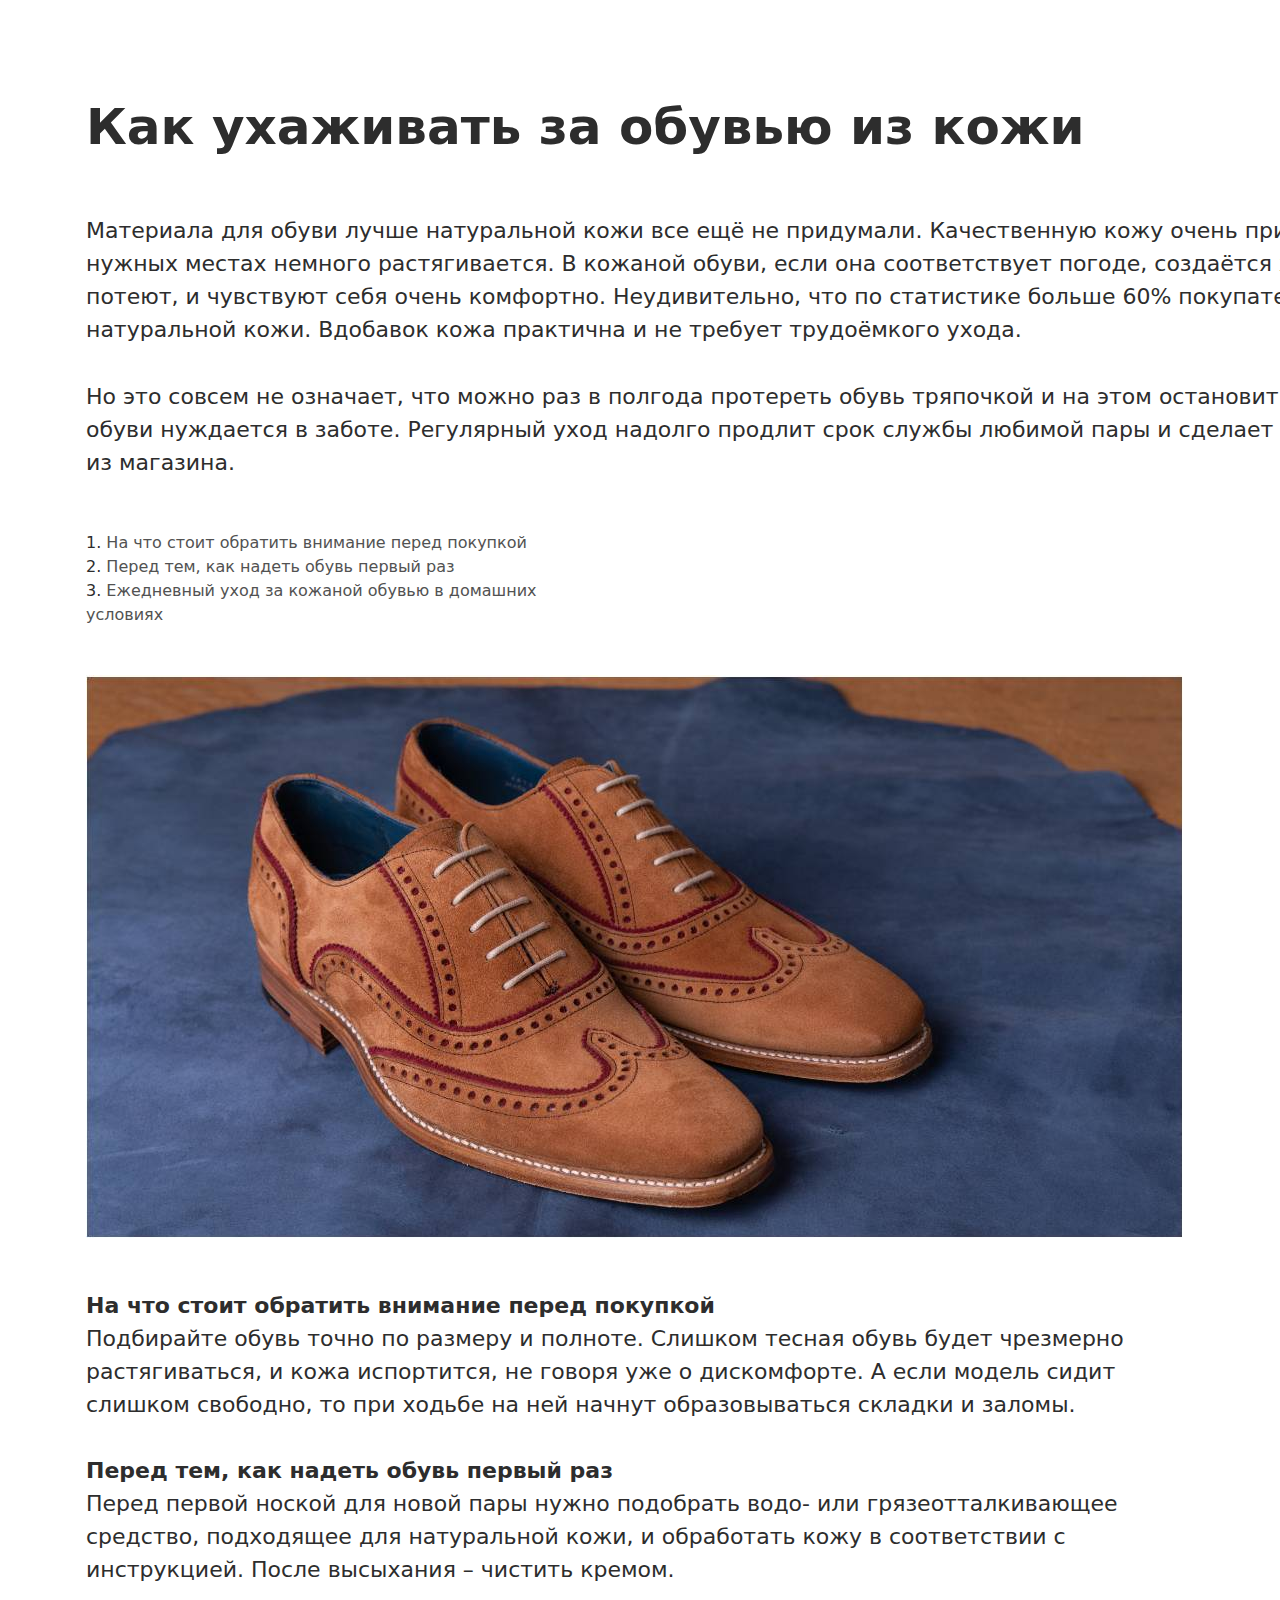
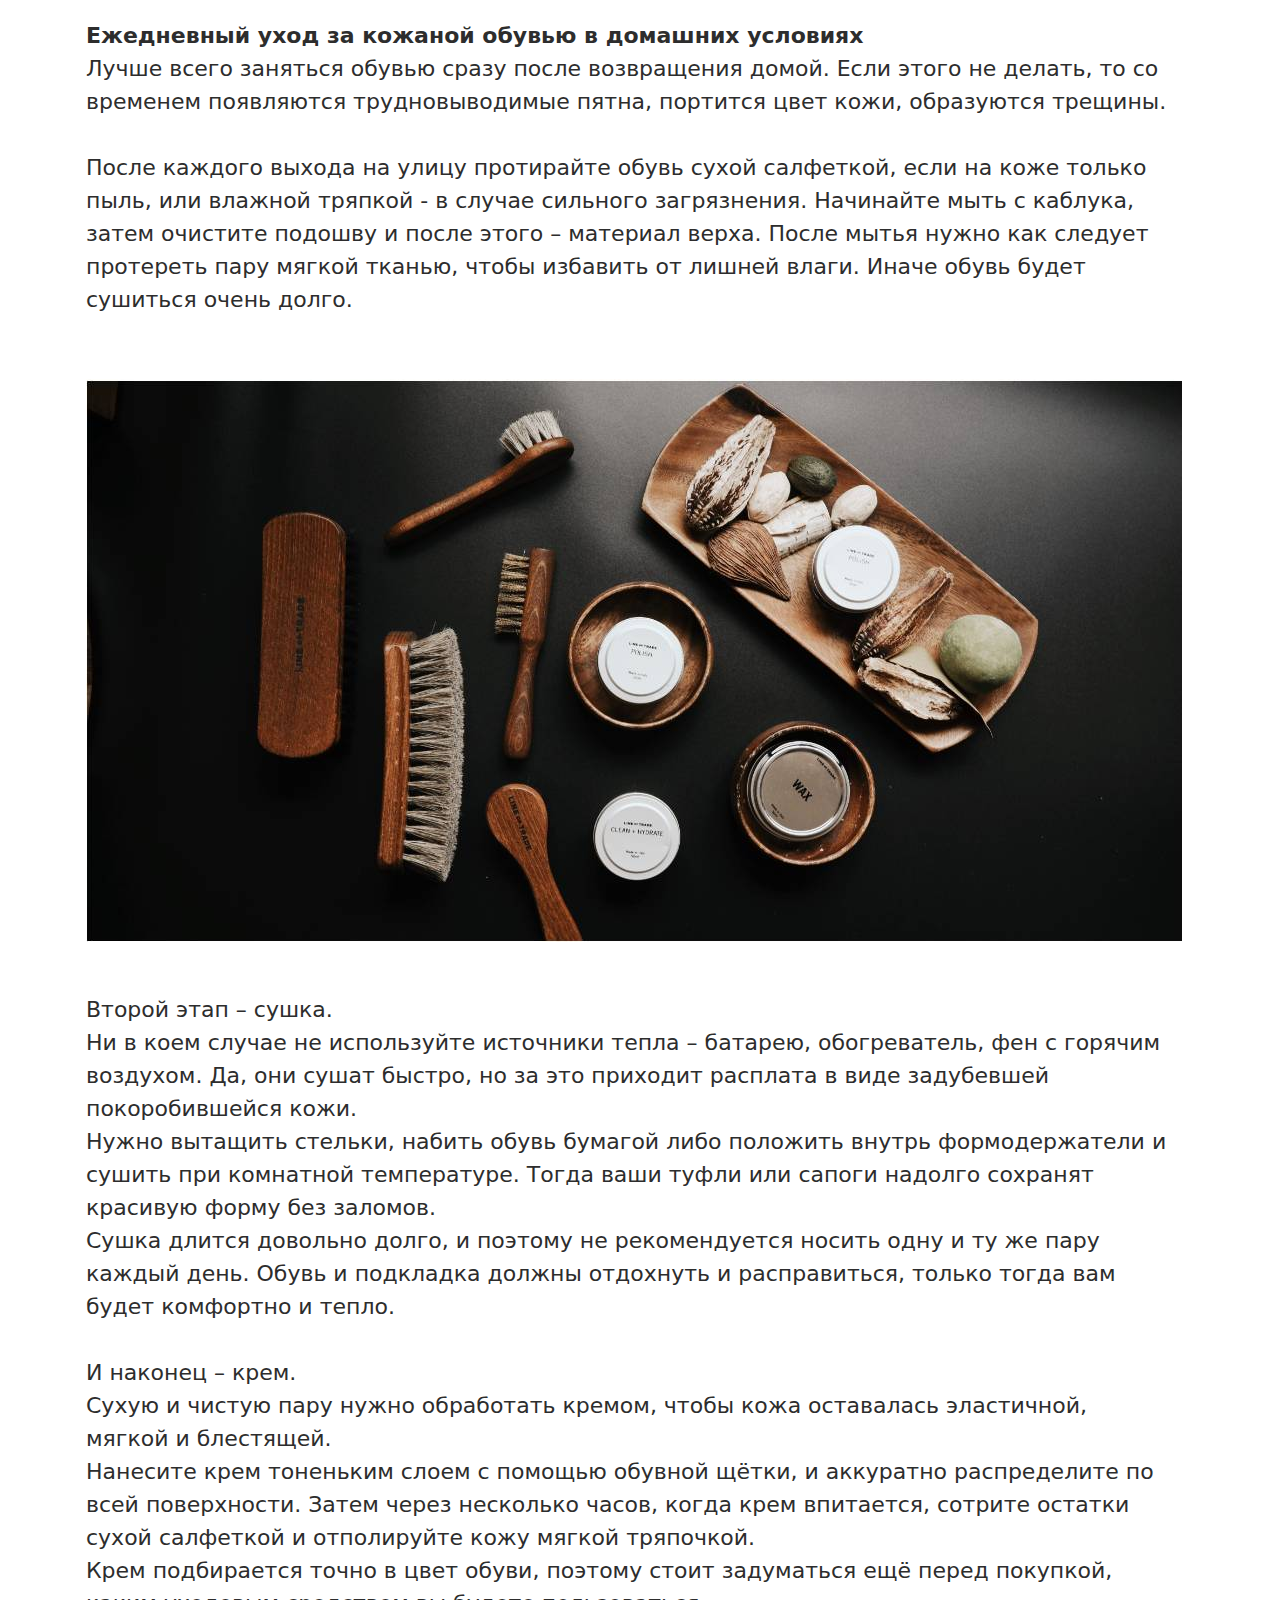
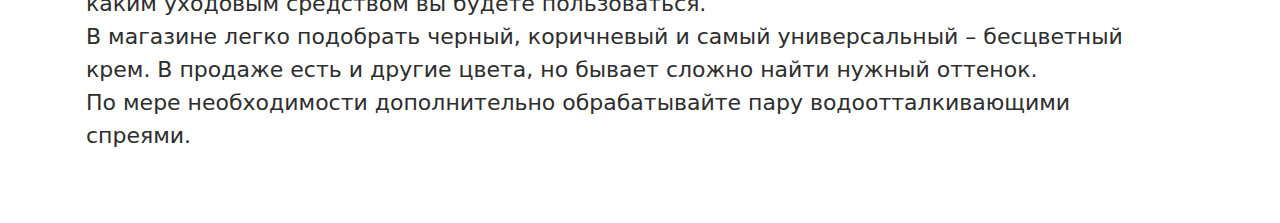
==== article.html @ 76fa7980 "first commit" ====
<!DOCTYPE html>
<html lang="ru">
<head>
  <meta charset="UTF-8">
  <title>Как ухаживать за обувью из кожи</title>

  <link rel="stylesheet" href="style.css">
</head>

<body>
  <article class="hero">
    <h1 class="hero-heading">Как ухаживать за обувью из кожи</h1>

    <div class="hero-container">
      <p class="container-content">Материала для обуви лучше натуральной кожи все ещё не придумали. Качественную кожу очень приятно носить, она идеально ложится по ноге, в нужных местах немного растягивается. В кожаной обуви, если она соответствует погоде, создаётся хороший микроклимат – ноги не мёрзнут, не потеют, и чувствуют себя очень комфортно. Неудивительно, что по статистике больше 60% покупателей выбирает обувь именно из гладкой натуральной кожи. Вдобавок кожа практична и не требует трудоёмкого ухода. </p>

      <p class="container-content">Но это совсем не означает, что можно раз в полгода протереть обувь тряпочкой и на этом остановиться. Так же, как кожа лица и тела, материал обуви нуждается в заботе. Регулярный уход надолго продлит срок службы любимой пары и сделает её аккуратной и сияющей, словно только что из магазина.</p>
    </div>

    <ol class="hero-list">
      <li class="hero-item">
        <a class="hero-link" href="#before-buy">На что стоит обратить внимание перед покупкой</a></li>
      <li class="hero-item">
        <a class="hero-link" href="#before-put-on">Перед тем, как надеть обувь первый раз</a></li>
      <li class="hero-item">
        <a class="hero-link" href="#daily-care">Ежедневный уход за кожаной обувью в домашних условиях</a>
      </li>
    </ol>


      <figure>
        <img src="image/shoes.jpg" alt="Мужские туфли из кожи" width="1097px" height="563px">
      </figure>

    <div class="hero-holder">
      <p class="container-content before-buy" id="before-buy">На что стоит обратить внимание перед покупкой 
Подбирайте обувь точно по размеру и полноте. Слишком тесная обувь будет чрезмерно растягиваться, и кожа испортится, не говоря уже о дискомфорте. А если модель сидит слишком свободно, то при ходьбе на ней начнут образовываться складки и заломы.
      </p>

      <p class="container-content before-put-on" id="before-put-on">Перед тем, как надеть обувь первый раз
Перед первой ноской для новой пары нужно подобрать водо- или грязеотталкивающее средство, подходящее для натуральной кожи, и обработать кожу в соответствии с инструкцией. После высыхания – чистить кремом.
      </p>

      <p class="container-content daily-care" id="daily-care">Ежедневный уход за кожаной обувью в домашних условиях
Лучше всего заняться обувью сразу после возвращения домой. Если этого не делать, то со временем появляются трудновыводимые пятна, портится цвет кожи, образуются трещины.
      </p>
      
      <p class="container-content">После каждого выхода на улицу протирайте обувь сухой салфеткой, если на коже только пыль, или влажной тряпкой - в случае сильного загрязнения. Начинайте мыть с каблука, затем очистите подошву и после этого – материал верха. После мытья нужно как следует протереть пару мягкой тканью, чтобы избавить от лишней влаги. Иначе обувь будет сушиться очень долго.
      </p>
    </div>  

      <figure>
        <img src="image/equipment.jpg" alt="Средства для ухода за кожаной обувью - обувные щётки и крема" width="1097px" height="563px">
      </figure>

    <div class="hero-holder">
      <p class="container-content">Второй этап – сушка. 
Ни в коем случае не используйте источники тепла – батарею, обогреватель, фен с горячим воздухом. Да, они сушат быстро, но за это приходит расплата в виде задубевшей покоробившейся кожи. 
Нужно вытащить стельки, набить обувь бумагой либо положить внутрь формодержатели и сушить при комнатной температуре. Тогда ваши туфли или сапоги надолго сохранят красивую форму без заломов. 
Сушка длится довольно долго, и поэтому не рекомендуется носить одну и ту же пару каждый день. Обувь и подкладка должны отдохнуть и расправиться, только тогда вам будет комфортно и тепло.
      </p>

      <p class="container-content">И наконец – крем.
Сухую и чистую пару нужно обработать кремом, чтобы кожа оставалась эластичной, мягкой и блестящей.
Нанесите крем тоненьким слоем с помощью обувной щётки, и аккуратно распределите по всей поверхности. Затем через несколько часов, когда крем впитается, сотрите остатки сухой салфеткой и отполируйте кожу мягкой тряпочкой. 
Крем подбирается точно в цвет обуви, поэтому стоит задуматься ещё перед покупкой, каким уходовым средством вы будете пользоваться. 
В магазине легко подобрать черный, коричневый и самый универсальный – бесцветный крем. В продаже есть и другие цвета, но бывает сложно найти нужный оттенок.
По мере необходимости дополнительно обрабатывайте пару водоотталкивающими спреями.
      </p>
    </div>
  </article>
</body>
</html>
---- style.css ----
body {
  font-family: system-ui, 
    -apple-system, 
    BlinkMacSystemFont, 
    'Segoe UI', 
    Roboto,
    Oxygen, 
    Ubuntu, 
    Cantarell, 
    'Open Sans', 
    'Helvetica Neue', 
    sans-serif;
  color: #2D2D2D;
}

.hero {
  width: 1764px;
}

.hero-heading {
  font-size: 50px;
  font-weight: 700;
  margin: 0;
  padding: 90px 76px 58px 78px;
}

.hero-container {
  width: 1764px;
  padding: 0 76px 52px 78px;
}

.hero-container p:first-child {
  padding-bottom: 34px;
}

.hero-holder {
  width: 1088px;
  margin: 0;
  padding: 0 757px 30px 78px;
}

figure {
  margin: 0;
  padding: 0 749px 47px 78px;
}

.container-content {
  font-size: 22px;
  line-height: 33px;
  margin: 0;
  white-space: break-spaces;
}

.hero-list {
  width: 464px;
  margin: 0;
  padding: 0 1300px 48px 78px;
  list-style-position: inside;
}

.hero-link {
  font-size: 16px;
  line-height: 24px;
  text-decoration: none;
  color: #525252;
}

.before-buy:first-line,
.before-put-on:first-line,
.daily-care:first-line {
  font-weight: 700;
}
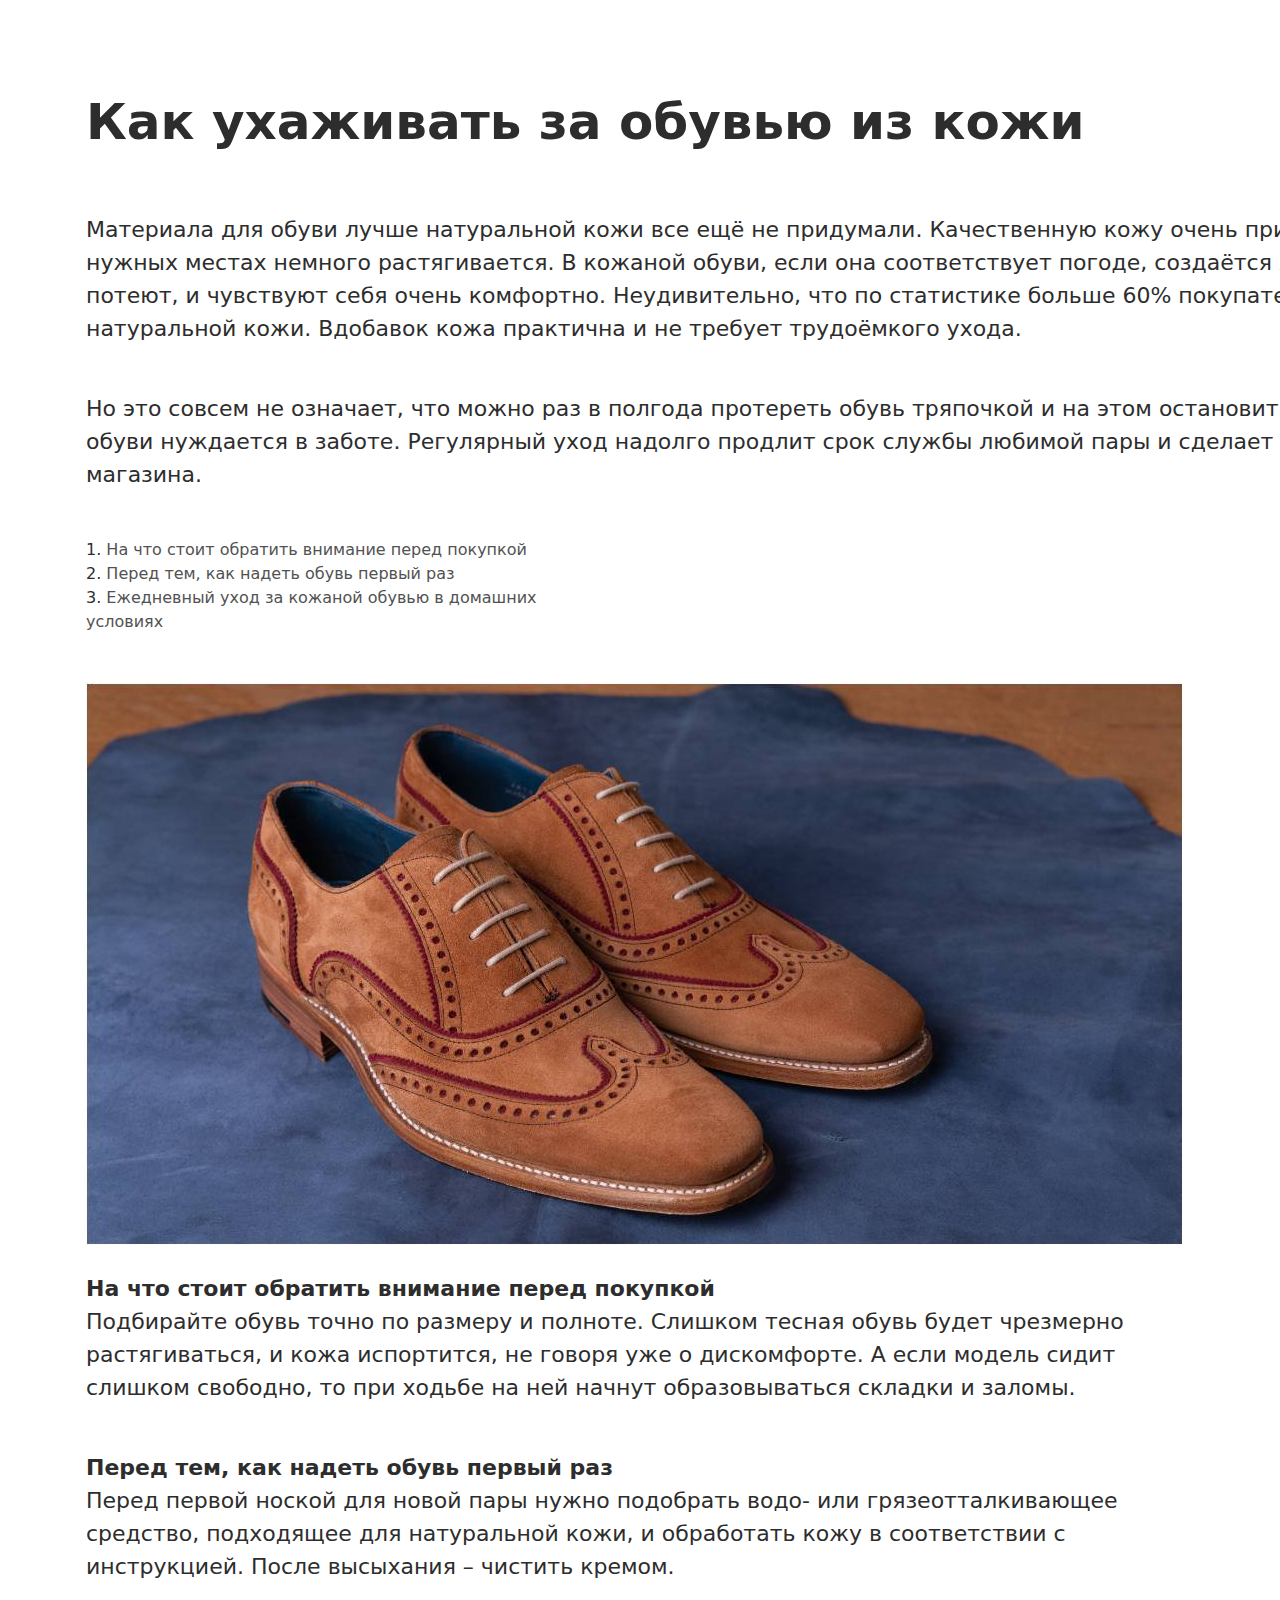
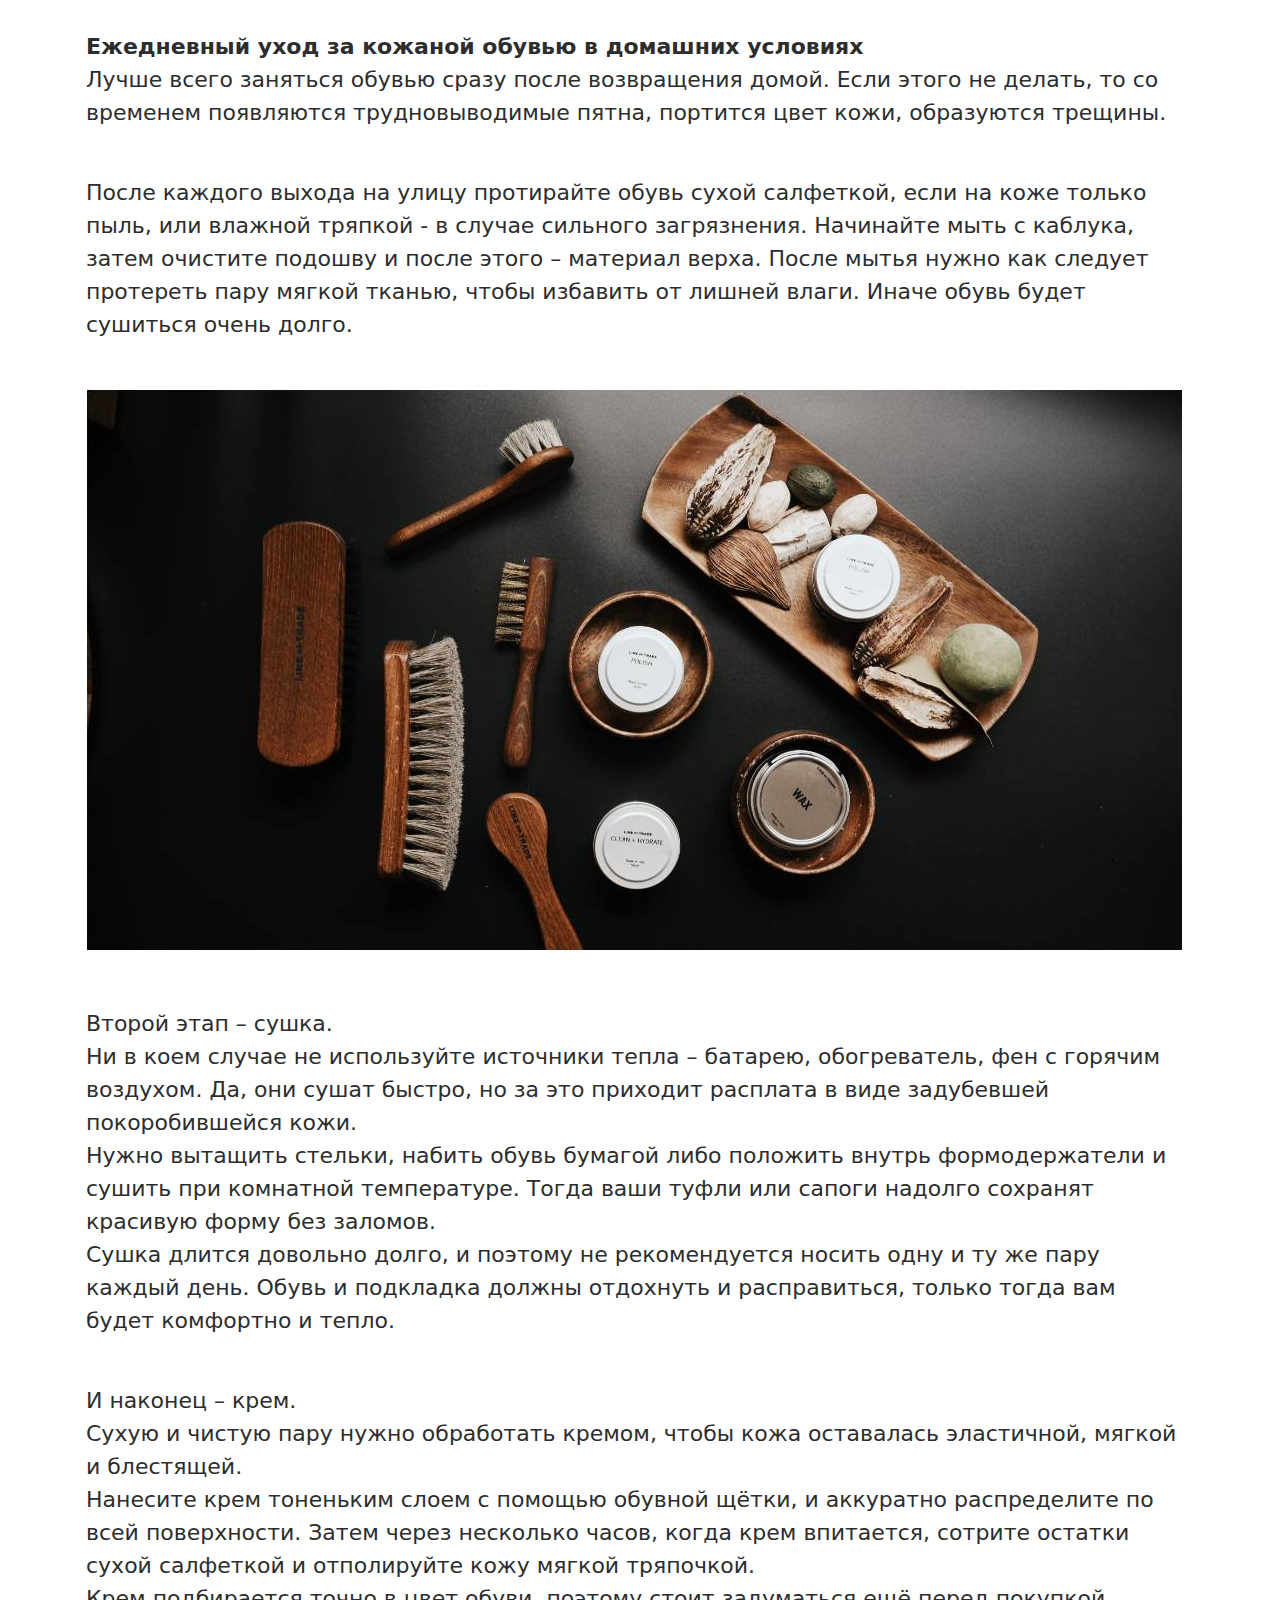
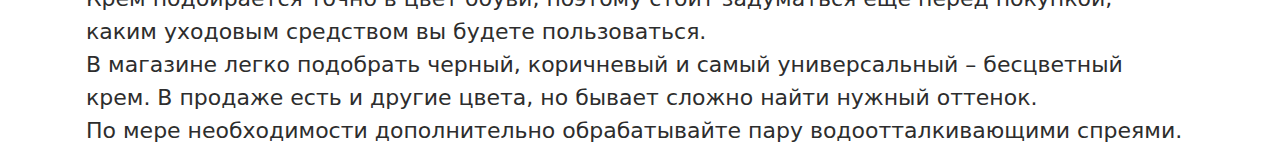
==== commit 3eef3f88: "changes" ====
--- a/article.html
+++ b/article.html
@@ -8,66 +8,66 @@
 </head>
 
 <body>
-  <article class="hero">
-    <h1 class="hero-heading">Как ухаживать за обувью из кожи</h1>
+  <article class="article">
+    <h1 class="article-heading">Как ухаживать за обувью из кожи</h1>
 
-    <div class="hero-container">
-      <p class="container-content">Материала для обуви лучше натуральной кожи все ещё не придумали. Качественную кожу очень приятно носить, она идеально ложится по ноге, в нужных местах немного растягивается. В кожаной обуви, если она соответствует погоде, создаётся хороший микроклимат – ноги не мёрзнут, не потеют, и чувствуют себя очень комфортно. Неудивительно, что по статистике больше 60% покупателей выбирает обувь именно из гладкой натуральной кожи. Вдобавок кожа практична и не требует трудоёмкого ухода. </p>
+      <p class="text">Материала для обуви лучше натуральной кожи все ещё не придумали. Качественную кожу очень приятно носить, она идеально ложится по ноге, в нужных местах немного растягивается. В кожаной обуви, если она соответствует погоде, создаётся хороший микроклимат – ноги не мёрзнут, не потеют, и чувствуют себя очень комфортно. Неудивительно, что по статистике больше 60% покупателей выбирает обувь именно из гладкой натуральной кожи. Вдобавок кожа практична и не требует трудоёмкого ухода. </p>
 
-      <p class="container-content">Но это совсем не означает, что можно раз в полгода протереть обувь тряпочкой и на этом остановиться. Так же, как кожа лица и тела, материал обуви нуждается в заботе. Регулярный уход надолго продлит срок службы любимой пары и сделает её аккуратной и сияющей, словно только что из магазина.</p>
-    </div>
+      <p class="text">Но это совсем не означает, что можно раз в полгода протереть обувь тряпочкой и на этом остановиться. Так же, как кожа лица и тела, материал обуви нуждается в заботе. Регулярный уход надолго продлит срок службы любимой пары и сделает её аккуратной и сияющей, словно только что из магазина.</p>
 
-    <ol class="hero-list">
-      <li class="hero-item">
-        <a class="hero-link" href="#before-buy">На что стоит обратить внимание перед покупкой</a></li>
-      <li class="hero-item">
-        <a class="hero-link" href="#before-put-on">Перед тем, как надеть обувь первый раз</a></li>
-      <li class="hero-item">
-        <a class="hero-link" href="#daily-care">Ежедневный уход за кожаной обувью в домашних условиях</a>
-      </li>
-    </ol>
+    <nav class="nav">
+      <ol class="nav-list">
+        <li class="nav-item">
+          <a class="item-link" href="#before-buy">На что стоит обратить внимание перед покупкой</a></li>
+        <li class="nav-item">
+          <a class="item-link" href="#before-put-on">Перед тем, как надеть обувь первый раз</a></li>
+        <li class="nav-item">
+          <a class="item-link" href="#daily-care">Ежедневный уход за кожаной обувью в домашних условиях</a>
+        </li>
+      </ol>
+    </nav>
+
+    <img class="image" src="image/shoes.jpg" alt="Мужские туфли из кожи">
+
+    <article class="article-content">
+      <h2 class="subheading" id="before-buy">На что стоит обратить внимание перед покупкой</h2>
+
+      <p class="text">Подбирайте обувь точно по размеру и полноте. Слишком тесная обувь будет чрезмерно растягиваться, и кожа испортится, не говоря уже о дискомфорте. А если модель сидит слишком свободно, то при ходьбе на ней начнут образовываться складки и заломы.</p>
+    </article>
+
+    <article class="article-content">
+      <h2 class="subheading" id="before-put-on">Перед тем, как надеть обувь первый раз</h2>
+
+      <p class="text">Перед первой ноской для новой пары нужно подобрать водо- или грязеотталкивающее средство, подходящее для натуральной кожи, и обработать кожу в соответствии с инструкцией. После высыхания – чистить кремом.</p>
+    </article>
+
+    <article class="article-content">
+      <h2 class="subheading" id="daily-care">Ежедневный уход за кожаной обувью в домашних условиях</h2>
+
+      <p class="text">Лучше всего заняться обувью сразу после возвращения домой. Если этого не делать, то со временем появляются трудновыводимые пятна, портится цвет кожи, образуются трещины.</p>
+      
+      <p class="text">После каждого выхода на улицу протирайте обувь сухой салфеткой, если на коже только пыль, или влажной тряпкой - в случае сильного загрязнения. Начинайте мыть с каблука, затем очистите подошву и после этого – материал верха. После мытья нужно как следует протереть пару мягкой тканью, чтобы избавить от лишней влаги. Иначе обувь будет сушиться очень долго.</p> 
 
 
-      <figure>
-        <img src="image/shoes.jpg" alt="Мужские туфли из кожи" width="1097px" height="563px">
-      </figure>
+    <img class="image" src="image/equipment.jpg" alt="Средства для ухода за кожаной обувью - обувные щётки и крема">
 
-    <div class="hero-holder">
-      <p class="container-content before-buy" id="before-buy">На что стоит обратить внимание перед покупкой 
-Подбирайте обувь точно по размеру и полноте. Слишком тесная обувь будет чрезмерно растягиваться, и кожа испортится, не говоря уже о дискомфорте. А если модель сидит слишком свободно, то при ходьбе на ней начнут образовываться складки и заломы.
-      </p>
+      <p class="text  text-desc">Второй этап – сушка.</p>
 
-      <p class="container-content before-put-on" id="before-put-on">Перед тем, как надеть обувь первый раз
-Перед первой ноской для новой пары нужно подобрать водо- или грязеотталкивающее средство, подходящее для натуральной кожи, и обработать кожу в соответствии с инструкцией. После высыхания – чистить кремом.
-      </p>
+      <ul class="text-list">
+        <li class="text-item">Ни в коем случае не используйте источники тепла – батарею, обогреватель, фен с горячим воздухом. Да, они сушат быстро, но за это приходит расплата в виде задубевшей покоробившейся кожи. </li>
+        <li class="text-item">Нужно вытащить стельки, набить обувь бумагой либо положить внутрь формодержатели и сушить при комнатной температуре. Тогда ваши туфли или сапоги надолго сохранят красивую форму без заломов. </li>
+        <li class="text-item">Сушка длится довольно долго, и поэтому не рекомендуется носить одну и ту же пару каждый день. Обувь и подкладка должны отдохнуть и расправиться, только тогда вам будет комфортно и тепло. </li>
+      </ul>
 
-      <p class="container-content daily-care" id="daily-care">Ежедневный уход за кожаной обувью в домашних условиях
-Лучше всего заняться обувью сразу после возвращения домой. Если этого не делать, то со временем появляются трудновыводимые пятна, портится цвет кожи, образуются трещины.
-      </p>
-      
-      <p class="container-content">После каждого выхода на улицу протирайте обувь сухой салфеткой, если на коже только пыль, или влажной тряпкой - в случае сильного загрязнения. Начинайте мыть с каблука, затем очистите подошву и после этого – материал верха. После мытья нужно как следует протереть пару мягкой тканью, чтобы избавить от лишней влаги. Иначе обувь будет сушиться очень долго.
-      </p>
-    </div>  
-
-      <figure>
-        <img src="image/equipment.jpg" alt="Средства для ухода за кожаной обувью - обувные щётки и крема" width="1097px" height="563px">
-      </figure>
-
-    <div class="hero-holder">
-      <p class="container-content">Второй этап – сушка. 
-Ни в коем случае не используйте источники тепла – батарею, обогреватель, фен с горячим воздухом. Да, они сушат быстро, но за это приходит расплата в виде задубевшей покоробившейся кожи. 
-Нужно вытащить стельки, набить обувь бумагой либо положить внутрь формодержатели и сушить при комнатной температуре. Тогда ваши туфли или сапоги надолго сохранят красивую форму без заломов. 
-Сушка длится довольно долго, и поэтому не рекомендуется носить одну и ту же пару каждый день. Обувь и подкладка должны отдохнуть и расправиться, только тогда вам будет комфортно и тепло.
-      </p>
-
-      <p class="container-content">И наконец – крем.
-Сухую и чистую пару нужно обработать кремом, чтобы кожа оставалась эластичной, мягкой и блестящей.
-Нанесите крем тоненьким слоем с помощью обувной щётки, и аккуратно распределите по всей поверхности. Затем через несколько часов, когда крем впитается, сотрите остатки сухой салфеткой и отполируйте кожу мягкой тряпочкой. 
-Крем подбирается точно в цвет обуви, поэтому стоит задуматься ещё перед покупкой, каким уходовым средством вы будете пользоваться. 
-В магазине легко подобрать черный, коричневый и самый универсальный – бесцветный крем. В продаже есть и другие цвета, но бывает сложно найти нужный оттенок.
-По мере необходимости дополнительно обрабатывайте пару водоотталкивающими спреями.
-      </p>
-    </div>
+      <p class="text  text-desc">И наконец – крем.</p>
+      <ul class="text-list">
+        <li  class="text-item">Сухую и чистую пару нужно обработать кремом, чтобы кожа оставалась эластичной, мягкой и блестящей.</li>
+        <li  class="text-item">Нанесите крем тоненьким слоем с помощью обувной щётки, и аккуратно распределите по всей поверхности. Затем через несколько часов, когда крем впитается, сотрите остатки сухой салфеткой и отполируйте кожу мягкой тряпочкой. </li>
+        <li  class="text-item">Крем подбирается точно в цвет обуви, поэтому стоит задуматься ещё перед покупкой, каким уходовым средством вы будете пользоваться. </li>
+        <li  class="text-item">В магазине легко подобрать черный, коричневый и самый универсальный – бесцветный крем. В продаже есть и другие цвета, но бывает сложно найти нужный оттенок.</li>
+        <li  class="text-item">По мере необходимости дополнительно обрабатывайте пару водоотталкивающими спреями.</li>
+      </ul>
+    </article>
   </article>
 </body>
 </html>--- a/style.css
+++ b/style.css
@@ -11,63 +11,69 @@
     'Helvetica Neue', 
     sans-serif;
   color: #2D2D2D;
+  font-size: 22px;
+  line-height: 33px;
 }
 
-.hero {
+.article {
   width: 1764px;
+  padding-left: 78px;
+  padding-right: 76px;
 }
 
-.hero-heading {
+.article-heading {
   font-size: 50px;
   font-weight: 700;
-  margin: 0;
-  padding: 90px 76px 58px 78px;
+  line-height: 65px;
+  margin-top: 90px;
+  margin-bottom: 58px;
 }
 
-.hero-container {
-  width: 1764px;
-  padding: 0 76px 52px 78px;
+.text {
+  font-size: 22px;
+  line-height: 33px;
+  margin-top: 0;
+  margin-bottom: 47px;
 }
 
-.hero-container p:first-child {
-  padding-bottom: 34px;
-}
-
-.hero-holder {
-  width: 1088px;
-  margin: 0;
-  padding: 0 757px 30px 78px;
-}
-
-figure {
-  margin: 0;
-  padding: 0 749px 47px 78px;
-}
-
-.container-content {
-  font-size: 22px;
-  line-height: 33px;
-  margin: 0;
-  white-space: break-spaces;
-}
-
-.hero-list {
+.nav-list {
+  font-size: 16px;
+  line-height: 24px;
+  margin-bottom: 48px;
+  padding: 0;
   width: 464px;
-  margin: 0;
-  padding: 0 1300px 48px 78px;
   list-style-position: inside;
 }
 
-.hero-link {
-  font-size: 16px;
-  line-height: 24px;
+.item-link {
   text-decoration: none;
   color: #525252;
 }
 
-.before-buy:first-line,
-.before-put-on:first-line,
-.daily-care:first-line {
-  font-weight: 700;
+.article-content {
+  width: 1097px;
 }
 
+.image{
+  width: 1097px;
+  height: 563px;
+}
+
+.subheading {
+  font-size: 22px;
+  line-height: 33px;
+  font-weight: 700;
+  margin-bottom: 0;
+}
+
+.text-desc {
+  margin-bottom: 0;
+  margin-top: 47px;
+}
+
+.text-list {
+  margin: 0;
+  padding: 0;
+  list-style-position: inside;
+  list-style-type: none;
+}
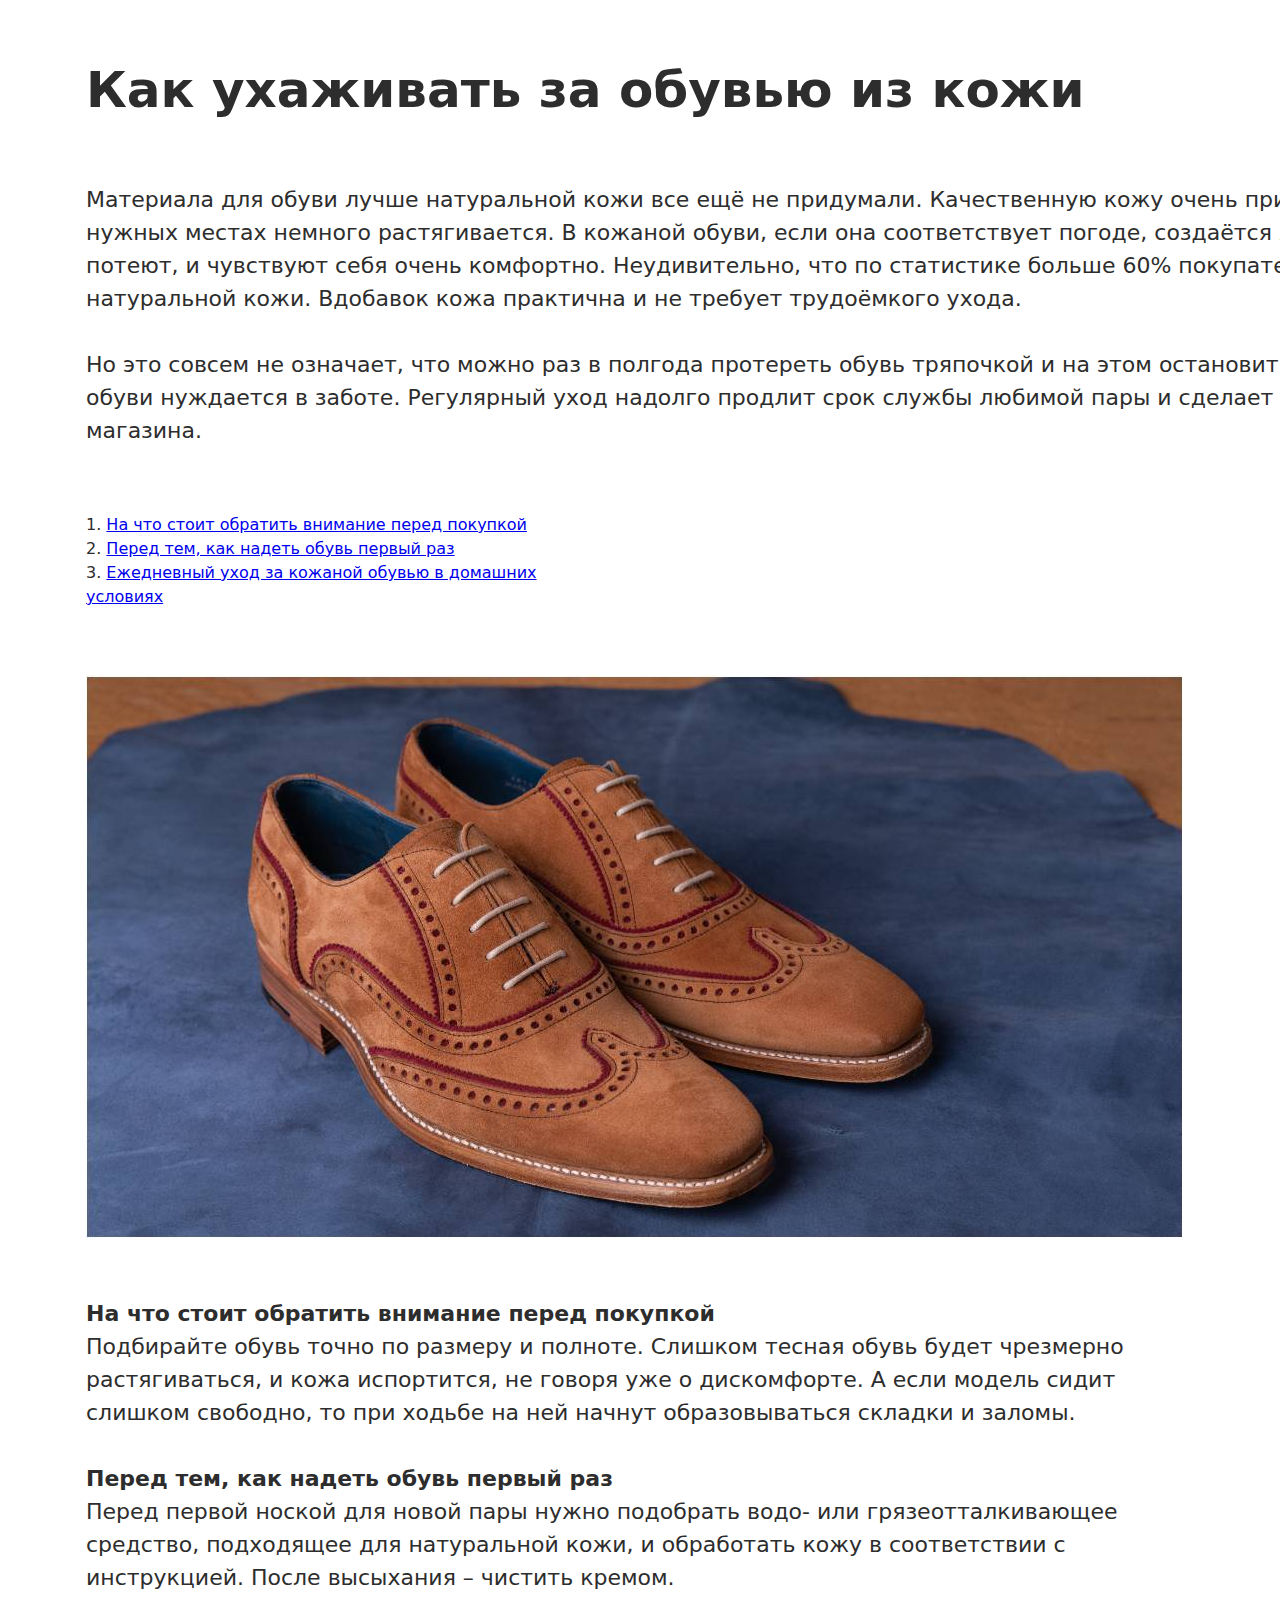
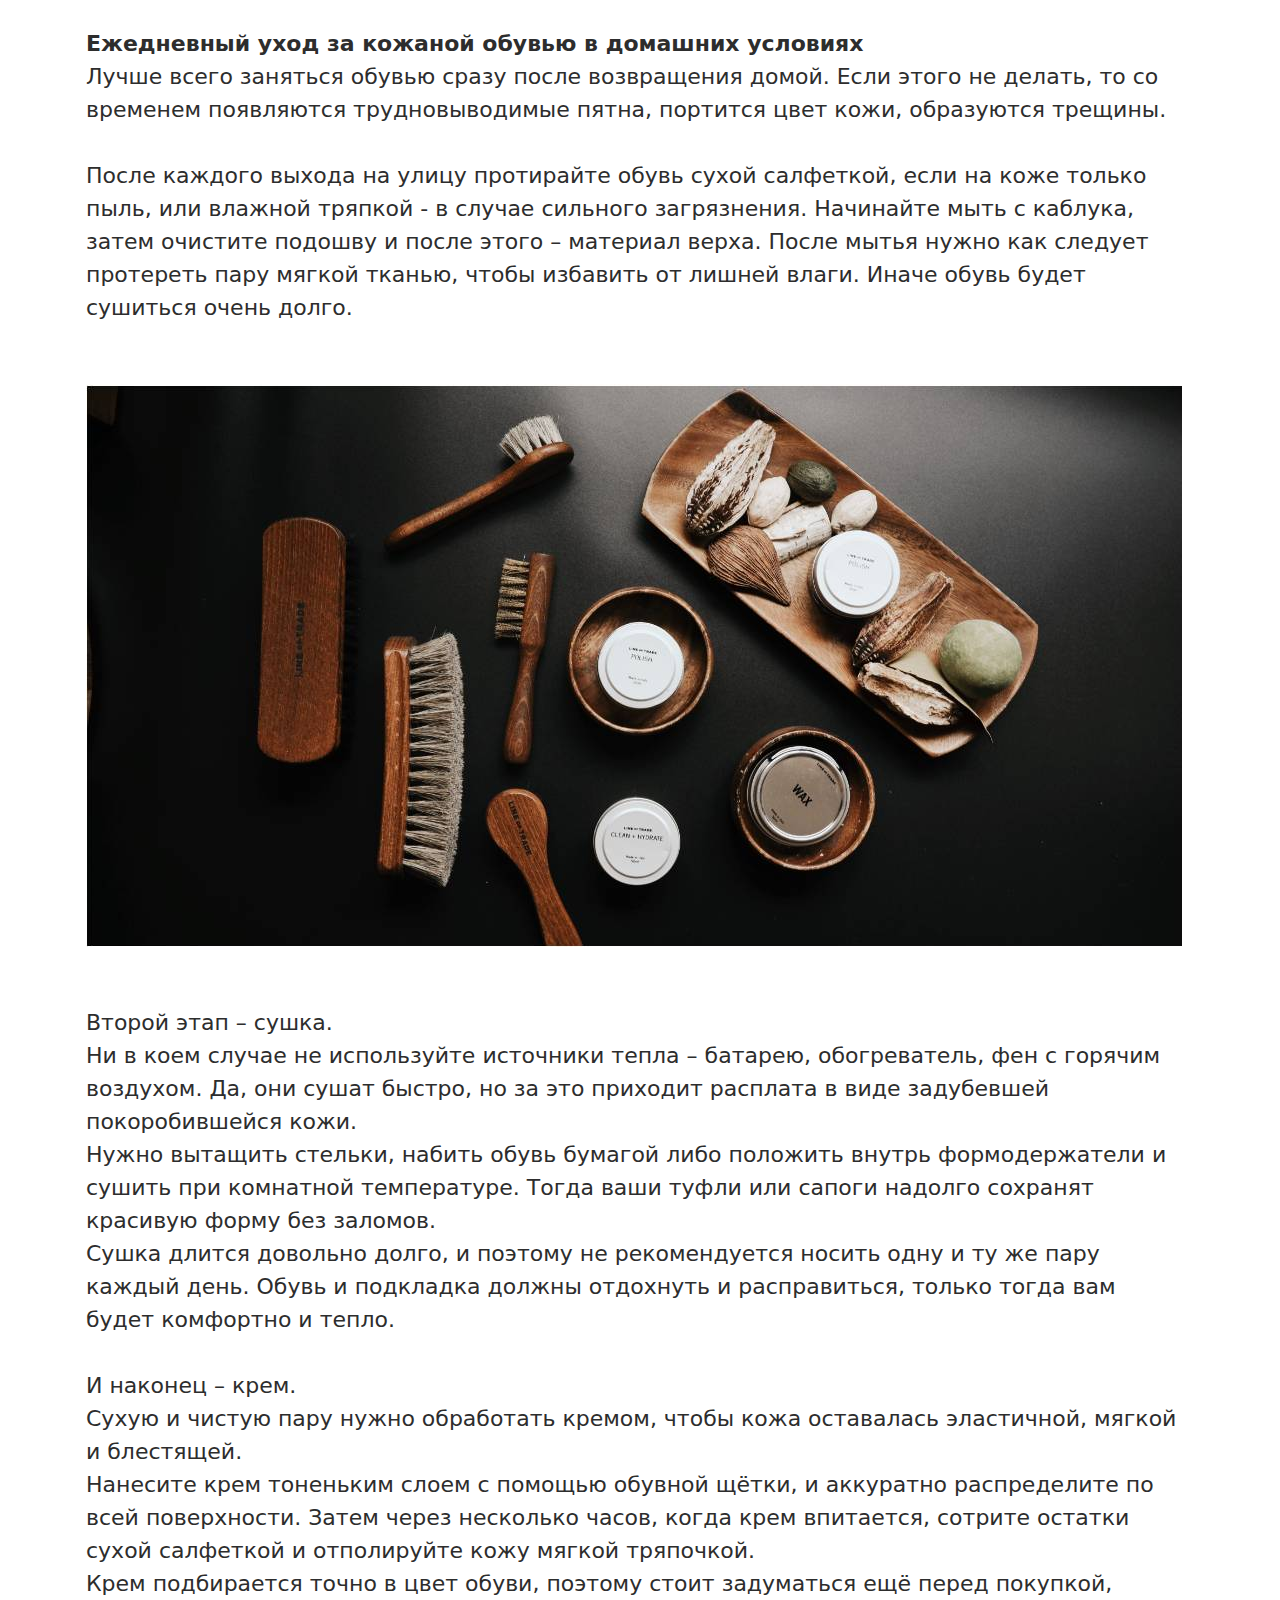
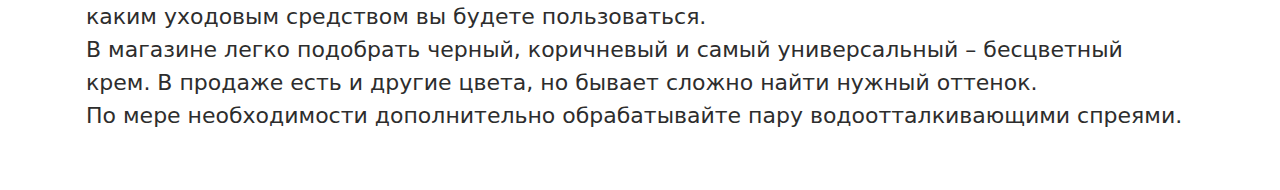
==== commit b3a7049c: "changes" ====
--- a/article.html
+++ b/article.html
@@ -11,63 +11,67 @@
   <article class="article">
     <h1 class="article-heading">Как ухаживать за обувью из кожи</h1>
 
-      <p class="text">Материала для обуви лучше натуральной кожи все ещё не придумали. Качественную кожу очень приятно носить, она идеально ложится по ноге, в нужных местах немного растягивается. В кожаной обуви, если она соответствует погоде, создаётся хороший микроклимат – ноги не мёрзнут, не потеют, и чувствуют себя очень комфортно. Неудивительно, что по статистике больше 60% покупателей выбирает обувь именно из гладкой натуральной кожи. Вдобавок кожа практична и не требует трудоёмкого ухода. </p>
+    <p class="main-text">Материала для обуви лучше натуральной кожи все ещё не придумали. Качественную кожу очень приятно носить, она идеально ложится по ноге, в нужных местах немного растягивается. В кожаной обуви, если она соответствует погоде, создаётся хороший микроклимат – ноги не мёрзнут, не потеют, и чувствуют себя очень комфортно. Неудивительно, что по статистике больше 60% покупателей выбирает обувь именно из гладкой натуральной кожи. Вдобавок кожа практична и не требует трудоёмкого ухода. </p>
 
-      <p class="text">Но это совсем не означает, что можно раз в полгода протереть обувь тряпочкой и на этом остановиться. Так же, как кожа лица и тела, материал обуви нуждается в заботе. Регулярный уход надолго продлит срок службы любимой пары и сделает её аккуратной и сияющей, словно только что из магазина.</p>
+    <p class="main-text">Но это совсем не означает, что можно раз в полгода протереть обувь тряпочкой и на этом остановиться. Так же, как кожа лица и тела, материал обуви нуждается в заботе. Регулярный уход надолго продлит срок службы любимой пары и сделает её аккуратной и сияющей, словно только что из магазина.</p>
 
     <nav class="nav">
       <ol class="nav-list">
         <li class="nav-item">
-          <a class="item-link" href="#before-buy">На что стоит обратить внимание перед покупкой</a></li>
+          <a class="nav-link" href="#before-buy">На что стоит обратить внимание перед покупкой</a></li>
         <li class="nav-item">
-          <a class="item-link" href="#before-put-on">Перед тем, как надеть обувь первый раз</a></li>
+          <a class="nav-link" href="#before-put-on">Перед тем, как надеть обувь первый раз</a></li>
         <li class="nav-item">
-          <a class="item-link" href="#daily-care">Ежедневный уход за кожаной обувью в домашних условиях</a>
+          <a class="nav-link" href="#daily-care">Ежедневный уход за кожаной обувью в домашних условиях</a>
         </li>
       </ol>
     </nav>
 
-    <img class="image" src="image/shoes.jpg" alt="Мужские туфли из кожи">
+    <section class="article-content" id="before-buy">
+      <img class="image" src="image/shoes.jpg" alt="Мужские туфли из кожи">
 
-    <article class="article-content">
-      <h2 class="subheading" id="before-buy">На что стоит обратить внимание перед покупкой</h2>
+      <h2 class="subheading">На что стоит обратить внимание перед покупкой</h2>
 
-      <p class="text">Подбирайте обувь точно по размеру и полноте. Слишком тесная обувь будет чрезмерно растягиваться, и кожа испортится, не говоря уже о дискомфорте. А если модель сидит слишком свободно, то при ходьбе на ней начнут образовываться складки и заломы.</p>
-    </article>
+      <p class="main-text">Подбирайте обувь точно по размеру и полноте. Слишком тесная обувь будет чрезмерно растягиваться, и кожа испортится, не говоря уже о дискомфорте. А если модель сидит слишком свободно, то при ходьбе на ней начнут образовываться складки и заломы.</p>
+    </section>
 
-    <article class="article-content">
-      <h2 class="subheading" id="before-put-on">Перед тем, как надеть обувь первый раз</h2>
+    <section class="article-content"  id="before-put-on">
+      <h2 class="subheading">Перед тем, как надеть обувь первый раз</h2>
 
-      <p class="text">Перед первой ноской для новой пары нужно подобрать водо- или грязеотталкивающее средство, подходящее для натуральной кожи, и обработать кожу в соответствии с инструкцией. После высыхания – чистить кремом.</p>
-    </article>
+      <p class="main-text">Перед первой ноской для новой пары нужно подобрать водо- или грязеотталкивающее средство, подходящее для натуральной кожи, и обработать кожу в соответствии с инструкцией. После высыхания – чистить кремом.</p>
+    </section>
 
-    <article class="article-content">
-      <h2 class="subheading" id="daily-care">Ежедневный уход за кожаной обувью в домашних условиях</h2>
+    <section class="article-content"  id="daily-care">
+      <h2 class="subheading">Ежедневный уход за кожаной обувью в домашних условиях</h2>
 
-      <p class="text">Лучше всего заняться обувью сразу после возвращения домой. Если этого не делать, то со временем появляются трудновыводимые пятна, портится цвет кожи, образуются трещины.</p>
+      <section class="article-content">
+        <h3 class="subtitle" hidden>Первый этап</h3>
+        
+        <p class="main-text">Лучше всего заняться обувью сразу после возвращения домой. Если этого не делать, то со временем появляются трудновыводимые пятна, портится цвет кожи, образуются трещины.</p>
       
-      <p class="text">После каждого выхода на улицу протирайте обувь сухой салфеткой, если на коже только пыль, или влажной тряпкой - в случае сильного загрязнения. Начинайте мыть с каблука, затем очистите подошву и после этого – материал верха. После мытья нужно как следует протереть пару мягкой тканью, чтобы избавить от лишней влаги. Иначе обувь будет сушиться очень долго.</p> 
+        <p class="main-text">После каждого выхода на улицу протирайте обувь сухой салфеткой, если на коже только пыль, или влажной тряпкой - в случае сильного загрязнения. Начинайте мыть с каблука, затем очистите подошву и после этого – материал верха. После мытья нужно как следует протереть пару мягкой тканью, чтобы избавить от лишней влаги. Иначе обувь будет сушиться очень долго.</p> 
+      </section>
 
+      <section class="article-content">
+        <img class="image" src="image/equipment.jpg" alt="Средства для ухода за кожаной обувью - обувные щётки и крема">
 
-    <img class="image" src="image/equipment.jpg" alt="Средства для ухода за кожаной обувью - обувные щётки и крема">
+        <h3 class="subtitle">Второй этап – сушка.</h3>
 
-      <p class="text  text-desc">Второй этап – сушка.</p>
+        <p class="alt-text">Ни в коем случае не используйте источники тепла – батарею, обогреватель, фен с горячим воздухом. Да, они сушат быстро, но за это приходит расплата в виде задубевшей покоробившейся кожи. </p>
+        <p class="alt-text">Нужно вытащить стельки, набить обувь бумагой либо положить внутрь формодержатели и сушить при комнатной температуре. Тогда ваши туфли или сапоги надолго сохранят красивую форму без заломов. </p>
+        <p class="alt-text">Сушка длится довольно долго, и поэтому не рекомендуется носить одну и ту же пару каждый день. Обувь и подкладка должны отдохнуть и расправиться, только тогда вам будет комфортно и тепло. </p>
+      </section>
 
-      <ul class="text-list">
-        <li class="text-item">Ни в коем случае не используйте источники тепла – батарею, обогреватель, фен с горячим воздухом. Да, они сушат быстро, но за это приходит расплата в виде задубевшей покоробившейся кожи. </li>
-        <li class="text-item">Нужно вытащить стельки, набить обувь бумагой либо положить внутрь формодержатели и сушить при комнатной температуре. Тогда ваши туфли или сапоги надолго сохранят красивую форму без заломов. </li>
-        <li class="text-item">Сушка длится довольно долго, и поэтому не рекомендуется носить одну и ту же пару каждый день. Обувь и подкладка должны отдохнуть и расправиться, только тогда вам будет комфортно и тепло. </li>
-      </ul>
+      <section class="article-content">
+        <h3 class="subtitle">И наконец – крем.</h3>
 
-      <p class="text  text-desc">И наконец – крем.</p>
-      <ul class="text-list">
-        <li  class="text-item">Сухую и чистую пару нужно обработать кремом, чтобы кожа оставалась эластичной, мягкой и блестящей.</li>
-        <li  class="text-item">Нанесите крем тоненьким слоем с помощью обувной щётки, и аккуратно распределите по всей поверхности. Затем через несколько часов, когда крем впитается, сотрите остатки сухой салфеткой и отполируйте кожу мягкой тряпочкой. </li>
-        <li  class="text-item">Крем подбирается точно в цвет обуви, поэтому стоит задуматься ещё перед покупкой, каким уходовым средством вы будете пользоваться. </li>
-        <li  class="text-item">В магазине легко подобрать черный, коричневый и самый универсальный – бесцветный крем. В продаже есть и другие цвета, но бывает сложно найти нужный оттенок.</li>
-        <li  class="text-item">По мере необходимости дополнительно обрабатывайте пару водоотталкивающими спреями.</li>
-      </ul>
-    </article>
+        <p class="alt-text">Сухую и чистую пару нужно обработать кремом, чтобы кожа оставалась эластичной, мягкой и блестящей.</p>
+        <p class="alt-text">Нанесите крем тоненьким слоем с помощью обувной щётки, и аккуратно распределите по всей поверхности. Затем через несколько часов, когда крем впитается, сотрите остатки сухой салфеткой и отполируйте кожу мягкой тряпочкой. </p>
+        <p class="alt-text">Крем подбирается точно в цвет обуви, поэтому стоит задуматься ещё перед покупкой, каким уходовым средством вы будете пользоваться. </p>
+        <p class="alt-text">В магазине легко подобрать черный, коричневый и самый универсальный – бесцветный крем. В продаже есть и другие цвета, но бывает сложно найти нужный оттенок.</p>
+        <p class="alt-text">По мере необходимости дополнительно обрабатывайте пару водоотталкивающими спреями.</p>
+      </section>
+    </section>
   </article>
 </body>
 </html>--- a/style.css
+++ b/style.css
@@ -19,27 +19,40 @@
   width: 1764px;
   padding-left: 78px;
   padding-right: 76px;
+  padding-top: 50px;
+  padding-bottom: 50px;
 }
 
 .article-heading {
   font-size: 50px;
   font-weight: 700;
   line-height: 65px;
-  margin-top: 90px;
-  margin-bottom: 58px;
+  margin-bottom: 60px;
+  margin-top: 0;
 }
 
-.text {
-  font-size: 22px;
-  line-height: 33px;
+.article-content {
+  width: 1097px;
+  margin-bottom: 33px;
+}
+
+.article-content:last-child {
+  margin-bottom: 0;
+}
+
+.main-text {
   margin-top: 0;
-  margin-bottom: 47px;
+  margin-bottom: 33px;
+}
+
+.nav {
+  padding-bottom: 23px;
+  padding-top: 17px;
 }
 
 .nav-list {
   font-size: 16px;
   line-height: 24px;
-  margin-bottom: 48px;
   padding: 0;
   width: 464px;
   list-style-position: inside;
@@ -50,30 +63,27 @@
   color: #525252;
 }
 
-.article-content {
-  width: 1097px;
-}
-
 .image{
   width: 1097px;
   height: 563px;
+  padding-bottom: 50px;
+  padding-top: 27px;
 }
 
 .subheading {
   font-size: 22px;
   line-height: 33px;
   font-weight: 700;
-  margin-bottom: 0;
+  margin: 0;
 }
 
-.text-desc {
-  margin-bottom: 0;
-  margin-top: 47px;
+.subtitle {
+  margin: 0;
+  font-weight: 400;
+  font-size: 22px;
 }
 
-.text-list {
-  margin: 0;
-  padding: 0;
-  list-style-position: inside;
-  list-style-type: none;
+.alt-text {
+  margin-bottom: 0;
+  margin-top: 0;
 }
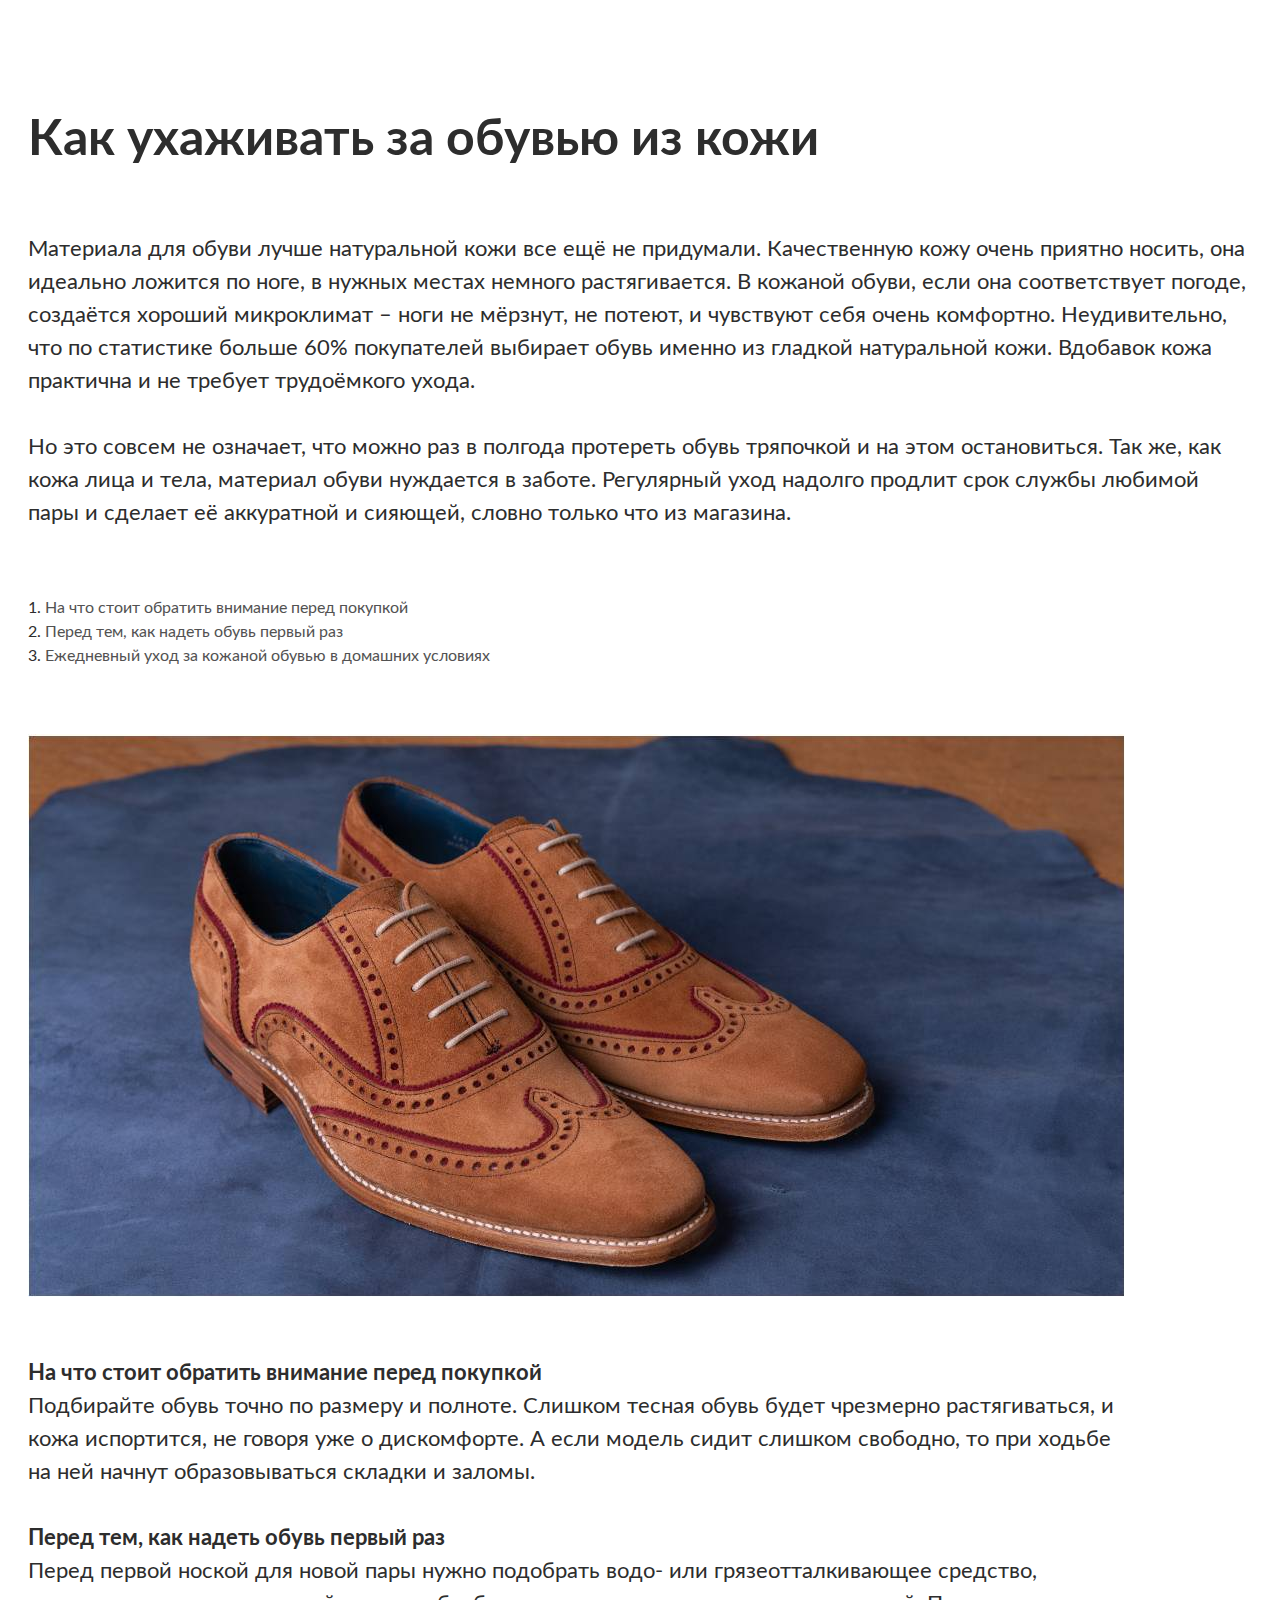
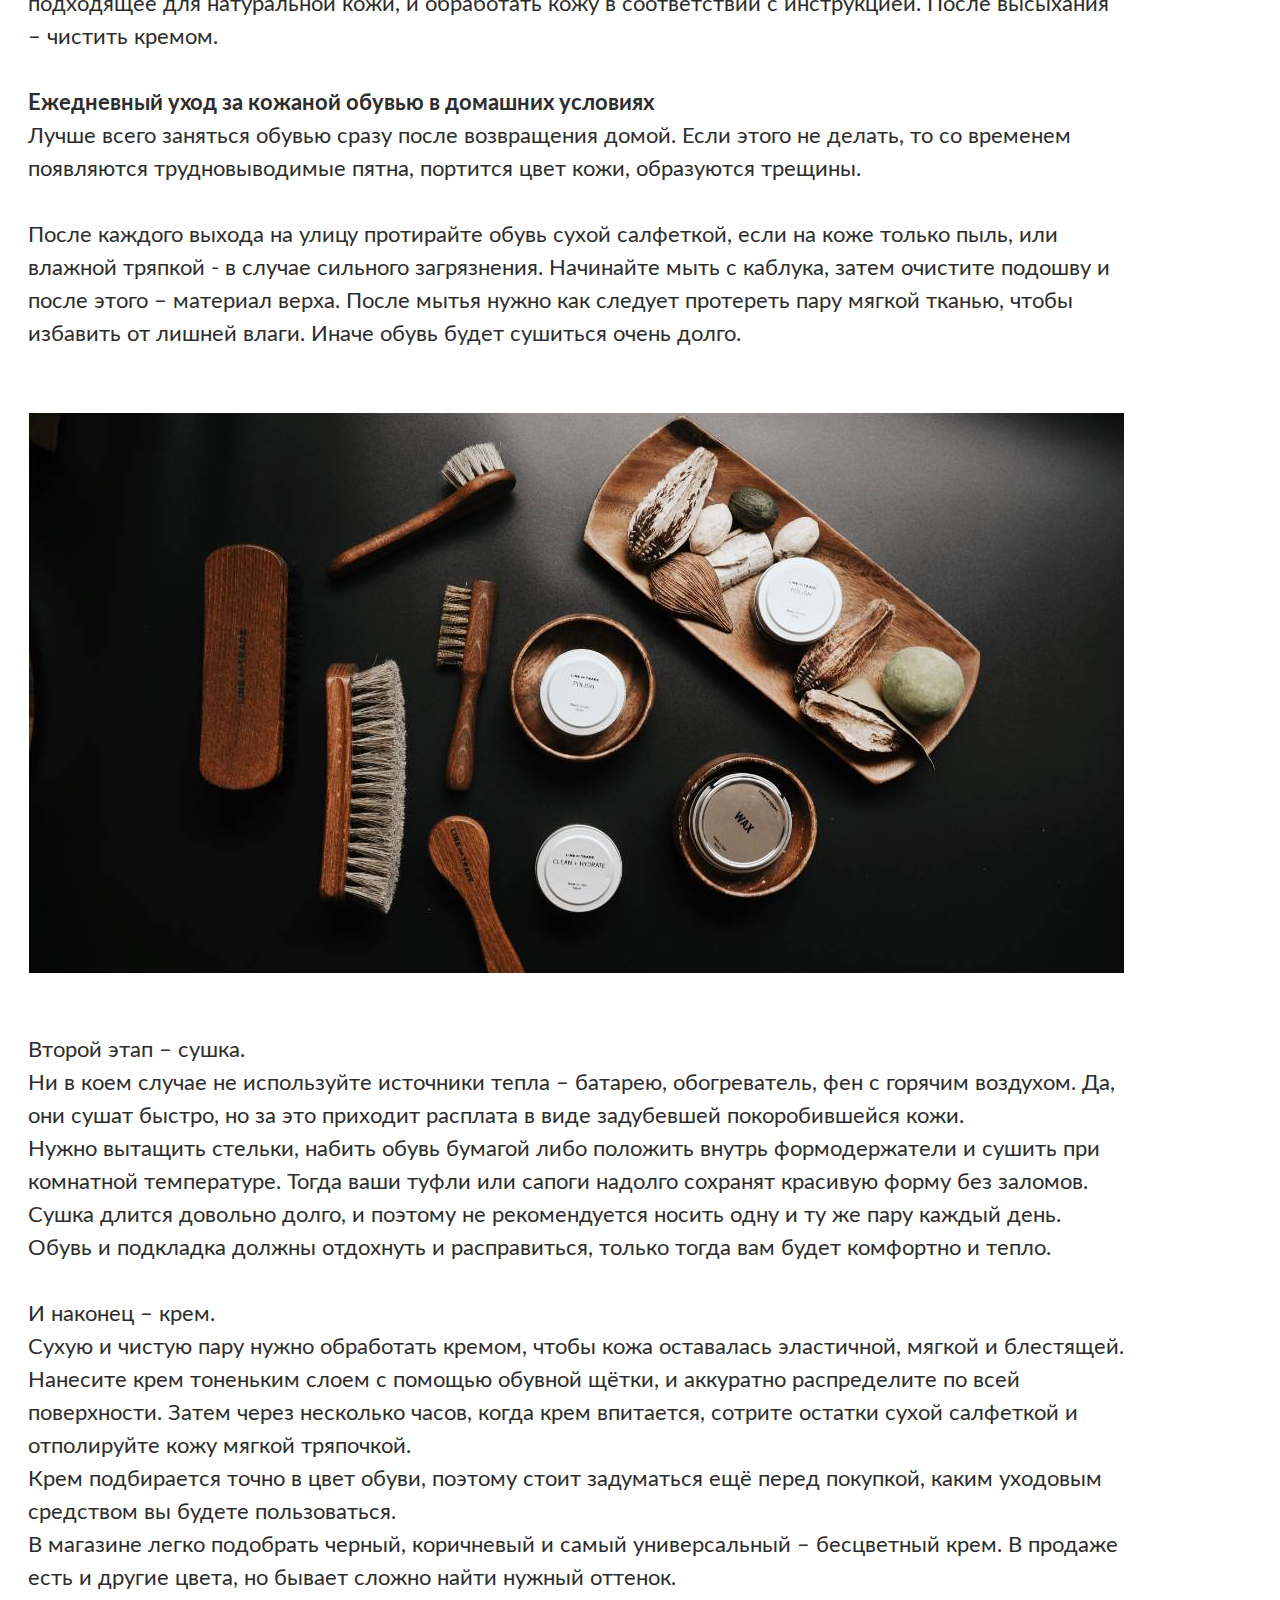
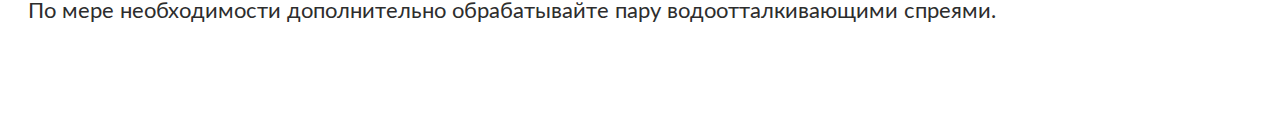
==== commit a2a8482d: "fonts" ====
--- a/article.html
+++ b/article.html
@@ -3,6 +3,9 @@
 <head>
   <meta charset="UTF-8">
   <title>Как ухаживать за обувью из кожи</title>
+
+  <link rel="preload" href="fonts/lato-regular.woff2" as="font" type="font/woff2" crossorigin>
+  <link rel="preload" href="fonts/lato-bold.woff2" as="font" type="font/woff2" crossorigin>
 
   <link rel="stylesheet" href="style.css">
 </head>
--- a/style.css
+++ b/style.css
@@ -1,5 +1,21 @@
+@font-face {
+  font-family: Lato;
+  src: url("fonts/lato-regular.woff2") format("woff2"),
+        url("fonts/lato-regular.woff") format("woff");
+  font-weight: 400;
+}
+
+@font-face {
+  font-family: Lato;
+  src: url("fonts/lato-bold.woff2") format("woff2"),
+        url("fonts/lato-bold.woff") format("woff");
+  font-weight: 700;
+}
+
 body {
-  font-family: system-ui, 
+  font-family: Lato,
+    sans-serif,
+    system-ui, 
     -apple-system, 
     BlinkMacSystemFont, 
     'Segoe UI', 
@@ -8,19 +24,16 @@
     Ubuntu, 
     Cantarell, 
     'Open Sans', 
-    'Helvetica Neue', 
-    sans-serif;
+    'Helvetica Neue';
   color: #2D2D2D;
   font-size: 22px;
   line-height: 33px;
 }
 
 .article {
-  width: 1764px;
-  padding-left: 78px;
-  padding-right: 76px;
-  padding-top: 50px;
-  padding-bottom: 50px;
+  max-width: 1764px;
+  padding: 100px 20px 86px;
+  margin: 0 auto;
 }
 
 .article-heading {
@@ -32,7 +45,7 @@
 }
 
 .article-content {
-  width: 1097px;
+  max-width: 1097px;
   margin-bottom: 33px;
 }
 
@@ -45,6 +58,10 @@
   margin-bottom: 33px;
 }
 
+.main-text:last-child {
+  margin-bottom: 0;
+}
+
 .nav {
   padding-bottom: 23px;
   padding-top: 17px;
@@ -54,11 +71,10 @@
   font-size: 16px;
   line-height: 24px;
   padding: 0;
-  width: 464px;
   list-style-position: inside;
 }
 
-.item-link {
+.nav-link {
   text-decoration: none;
   color: #525252;
 }
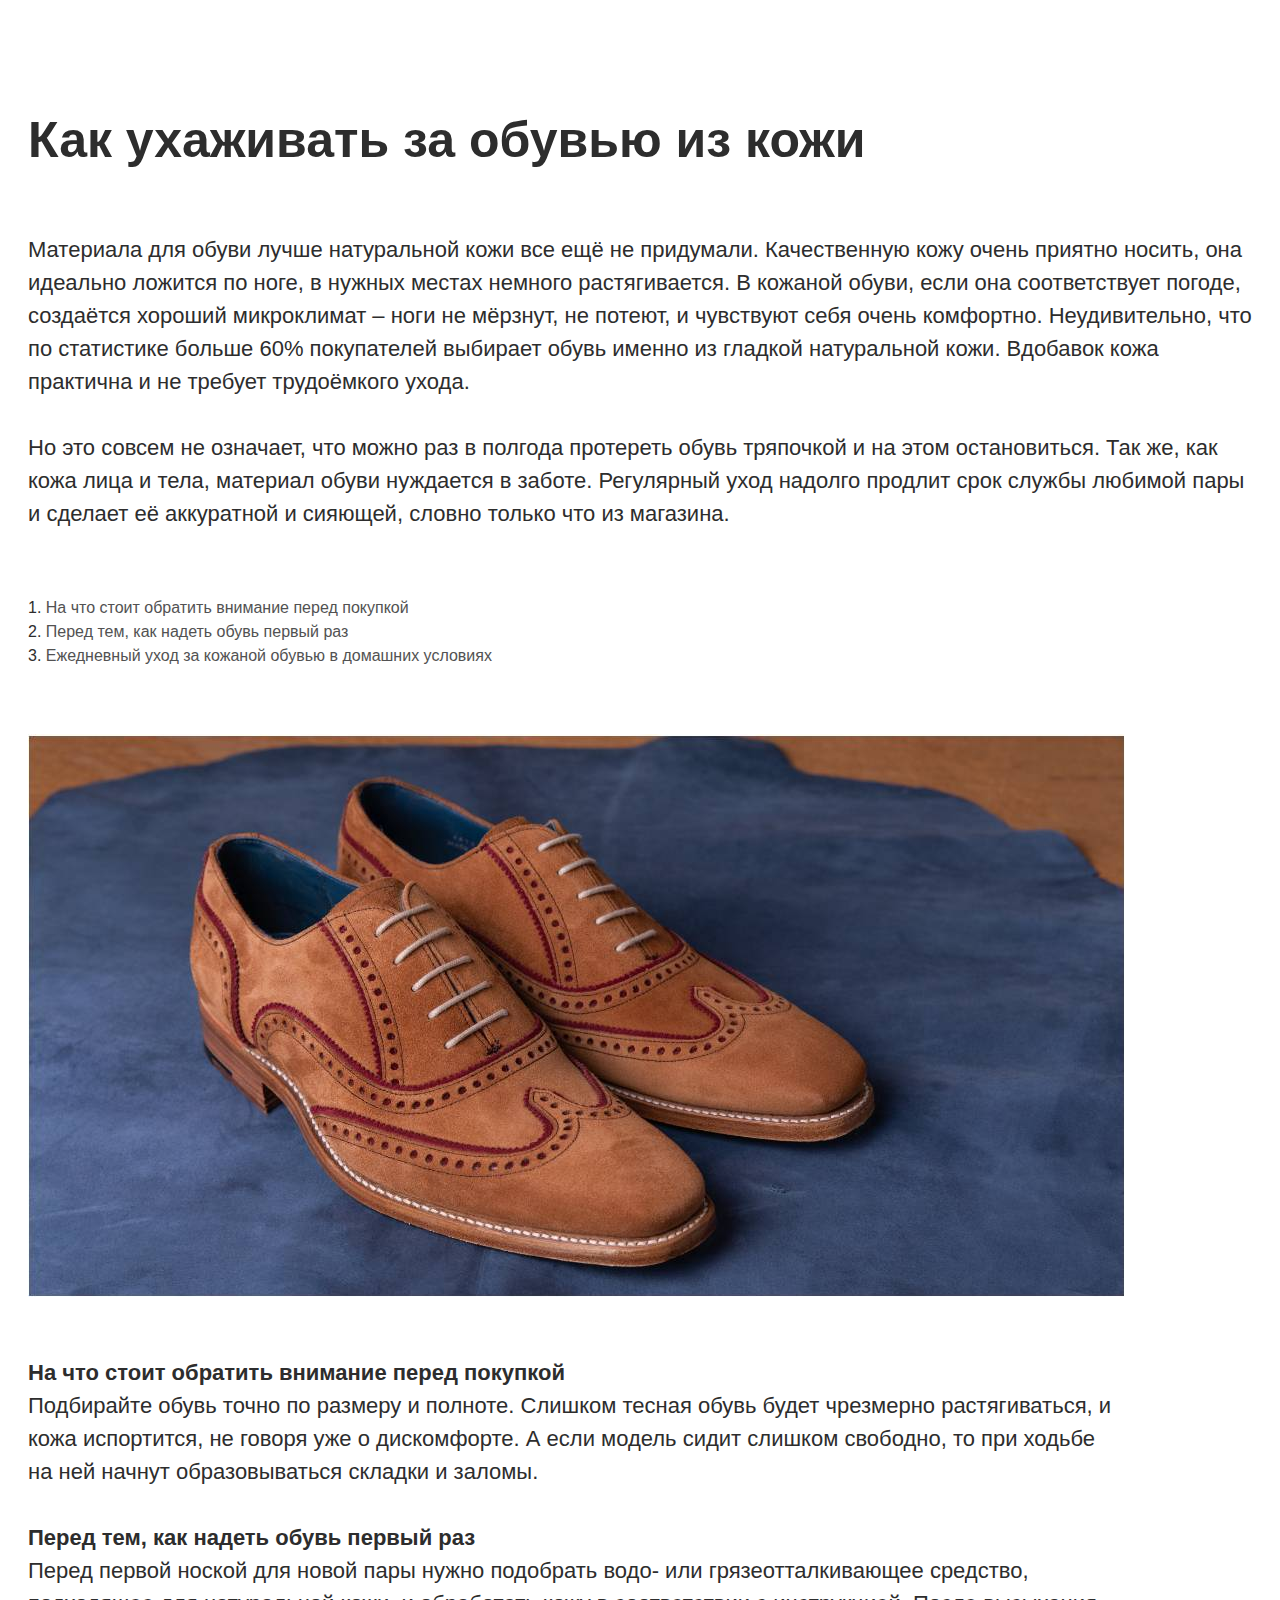
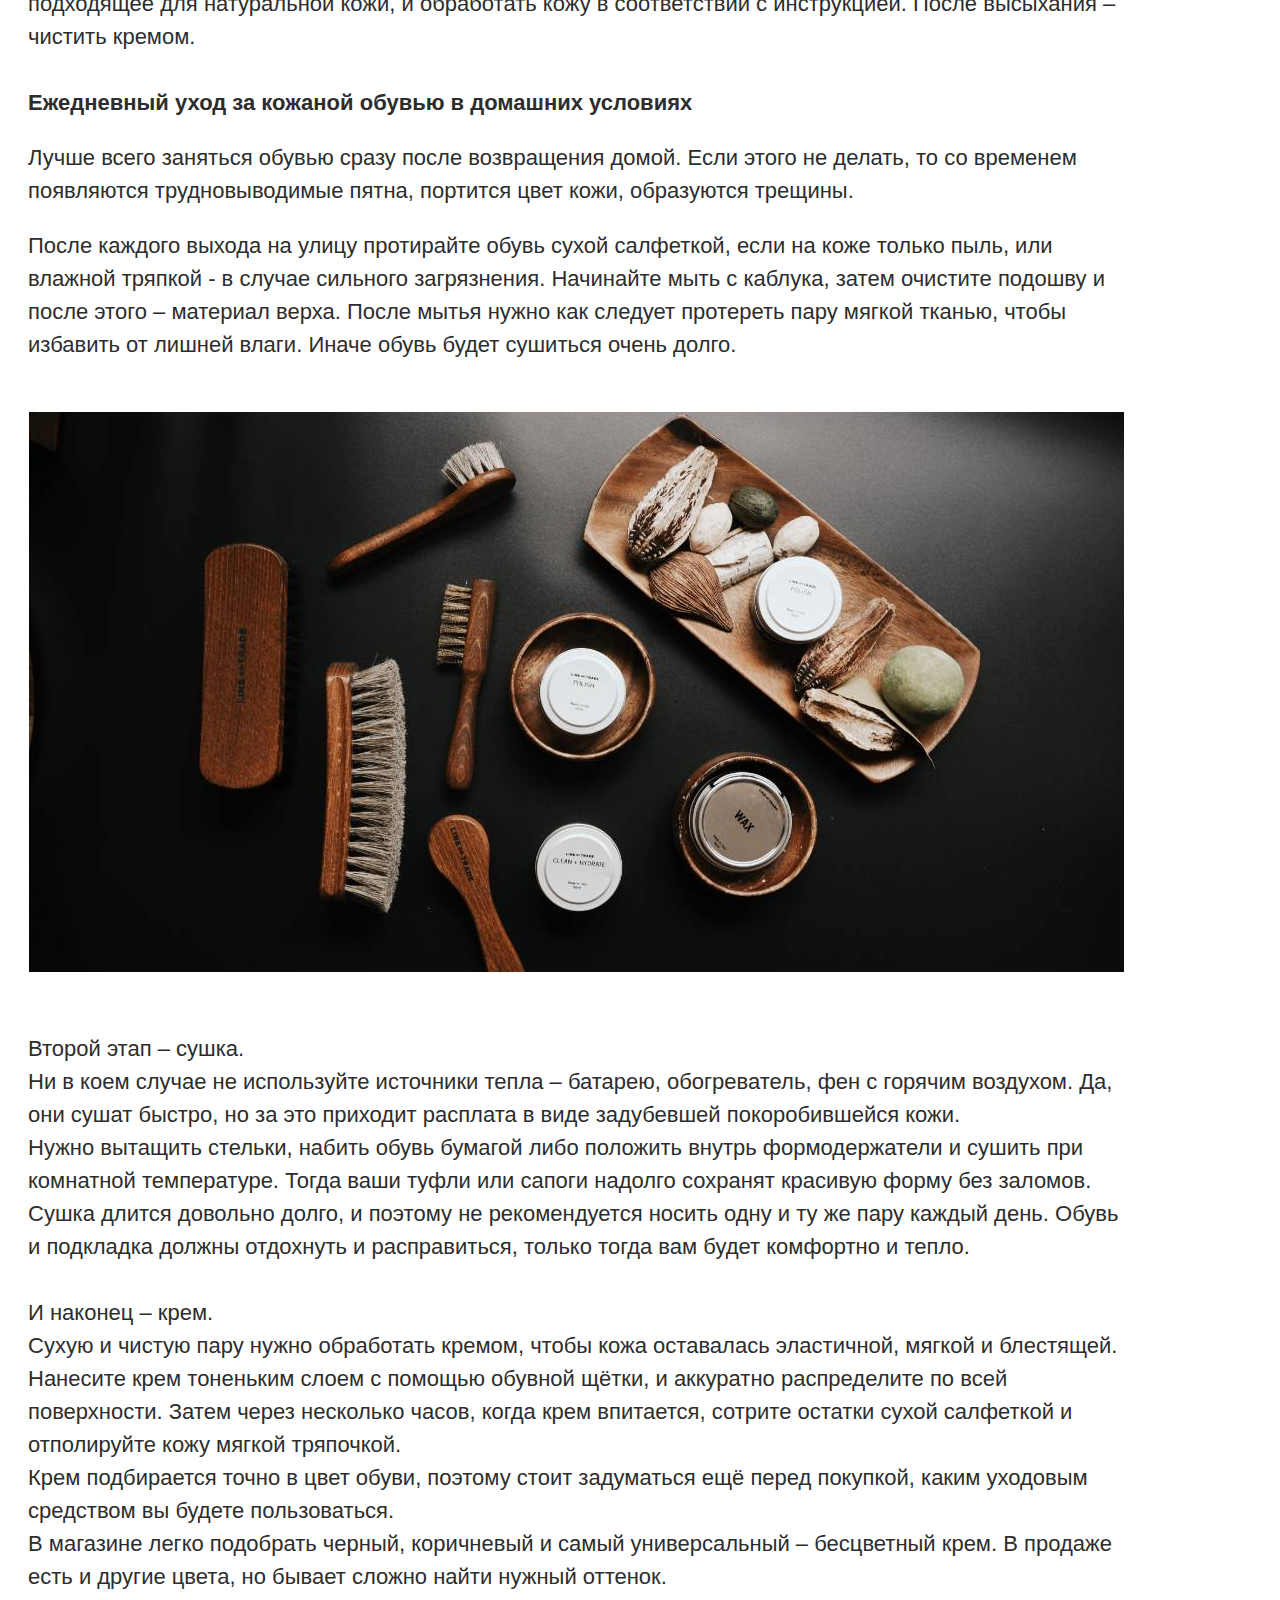
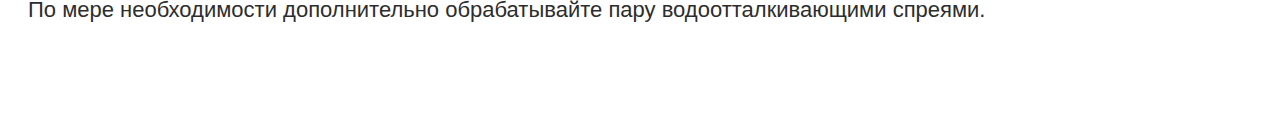
==== commit d81f30a0: "bem changes" ====
--- a/article.html
+++ b/article.html
@@ -12,67 +12,67 @@
 
 <body>
   <article class="article">
-    <h1 class="article-heading">Как ухаживать за обувью из кожи</h1>
+    <h1 class="article__heading">Как ухаживать за обувью из кожи</h1>
 
-    <p class="main-text">Материала для обуви лучше натуральной кожи все ещё не придумали. Качественную кожу очень приятно носить, она идеально ложится по ноге, в нужных местах немного растягивается. В кожаной обуви, если она соответствует погоде, создаётся хороший микроклимат – ноги не мёрзнут, не потеют, и чувствуют себя очень комфортно. Неудивительно, что по статистике больше 60% покупателей выбирает обувь именно из гладкой натуральной кожи. Вдобавок кожа практична и не требует трудоёмкого ухода. </p>
+    <p class="article__main-text">Материала для обуви лучше натуральной кожи все ещё не придумали. Качественную кожу очень приятно носить, она идеально ложится по ноге, в нужных местах немного растягивается. В кожаной обуви, если она соответствует погоде, создаётся хороший микроклимат – ноги не мёрзнут, не потеют, и чувствуют себя очень комфортно. Неудивительно, что по статистике больше 60% покупателей выбирает обувь именно из гладкой натуральной кожи. Вдобавок кожа практична и не требует трудоёмкого ухода. </p>
 
-    <p class="main-text">Но это совсем не означает, что можно раз в полгода протереть обувь тряпочкой и на этом остановиться. Так же, как кожа лица и тела, материал обуви нуждается в заботе. Регулярный уход надолго продлит срок службы любимой пары и сделает её аккуратной и сияющей, словно только что из магазина.</p>
+    <p class="article__main-text">Но это совсем не означает, что можно раз в полгода протереть обувь тряпочкой и на этом остановиться. Так же, как кожа лица и тела, материал обуви нуждается в заботе. Регулярный уход надолго продлит срок службы любимой пары и сделает её аккуратной и сияющей, словно только что из магазина.</p>
 
     <nav class="nav">
-      <ol class="nav-list">
-        <li class="nav-item">
-          <a class="nav-link" href="#before-buy">На что стоит обратить внимание перед покупкой</a></li>
-        <li class="nav-item">
-          <a class="nav-link" href="#before-put-on">Перед тем, как надеть обувь первый раз</a></li>
-        <li class="nav-item">
-          <a class="nav-link" href="#daily-care">Ежедневный уход за кожаной обувью в домашних условиях</a>
+      <ol class="nav__list">
+        <li class="nav__list-item">
+          <a class="nav__link" href="#before-buy">На что стоит обратить внимание перед покупкой</a></li>
+        <li class="nav__list-item">
+          <a class="nav__link" href="#before-put-on">Перед тем, как надеть обувь первый раз</a></li>
+        <li class="nav__list-item">
+          <a class="nav__link" href="#daily-care">Ежедневный уход за кожаной обувью в домашних условиях</a>
         </li>
       </ol>
     </nav>
 
     <section class="article-content" id="before-buy">
-      <img class="image" src="image/shoes.jpg" alt="Мужские туфли из кожи">
+      <img class="article-content__image" src="image/shoes.jpg" alt="Мужские туфли из кожи">
 
-      <h2 class="subheading">На что стоит обратить внимание перед покупкой</h2>
+      <h2 class="article-content__subheading">На что стоит обратить внимание перед покупкой</h2>
 
-      <p class="main-text">Подбирайте обувь точно по размеру и полноте. Слишком тесная обувь будет чрезмерно растягиваться, и кожа испортится, не говоря уже о дискомфорте. А если модель сидит слишком свободно, то при ходьбе на ней начнут образовываться складки и заломы.</p>
+      <p class="article-content__main-text">Подбирайте обувь точно по размеру и полноте. Слишком тесная обувь будет чрезмерно растягиваться, и кожа испортится, не говоря уже о дискомфорте. А если модель сидит слишком свободно, то при ходьбе на ней начнут образовываться складки и заломы.</p>
     </section>
 
     <section class="article-content"  id="before-put-on">
-      <h2 class="subheading">Перед тем, как надеть обувь первый раз</h2>
+      <h2 class="article-content__subheading">Перед тем, как надеть обувь первый раз</h2>
 
-      <p class="main-text">Перед первой ноской для новой пары нужно подобрать водо- или грязеотталкивающее средство, подходящее для натуральной кожи, и обработать кожу в соответствии с инструкцией. После высыхания – чистить кремом.</p>
+      <p class="article-content__main-text">Перед первой ноской для новой пары нужно подобрать водо- или грязеотталкивающее средство, подходящее для натуральной кожи, и обработать кожу в соответствии с инструкцией. После высыхания – чистить кремом.</p>
     </section>
 
     <section class="article-content"  id="daily-care">
-      <h2 class="subheading">Ежедневный уход за кожаной обувью в домашних условиях</h2>
+      <h2 class="article-content__subheading">Ежедневный уход за кожаной обувью в домашних условиях</h2>
 
-      <section class="article-content">
-        <h3 class="subtitle" hidden>Первый этап</h3>
+      <section class="section-content">
+        <h3 class="section-content__subtitle" hidden>Первый этап</h3>
         
-        <p class="main-text">Лучше всего заняться обувью сразу после возвращения домой. Если этого не делать, то со временем появляются трудновыводимые пятна, портится цвет кожи, образуются трещины.</p>
+        <p class="section-content__main-text">Лучше всего заняться обувью сразу после возвращения домой. Если этого не делать, то со временем появляются трудновыводимые пятна, портится цвет кожи, образуются трещины.</p>
       
-        <p class="main-text">После каждого выхода на улицу протирайте обувь сухой салфеткой, если на коже только пыль, или влажной тряпкой - в случае сильного загрязнения. Начинайте мыть с каблука, затем очистите подошву и после этого – материал верха. После мытья нужно как следует протереть пару мягкой тканью, чтобы избавить от лишней влаги. Иначе обувь будет сушиться очень долго.</p> 
+        <p class="section-content__main-text">После каждого выхода на улицу протирайте обувь сухой салфеткой, если на коже только пыль, или влажной тряпкой - в случае сильного загрязнения. Начинайте мыть с каблука, затем очистите подошву и после этого – материал верха. После мытья нужно как следует протереть пару мягкой тканью, чтобы избавить от лишней влаги. Иначе обувь будет сушиться очень долго.</p> 
       </section>
 
-      <section class="article-content">
-        <img class="image" src="image/equipment.jpg" alt="Средства для ухода за кожаной обувью - обувные щётки и крема">
+      <section class="section-content section-content_margin-bottom">
+        <img class="section-content__image" src="image/equipment.jpg" alt="Средства для ухода за кожаной обувью - обувные щётки и крема">
 
-        <h3 class="subtitle">Второй этап – сушка.</h3>
+        <h3 class="section-content__subtitle">Второй этап – сушка.</h3>
 
-        <p class="alt-text">Ни в коем случае не используйте источники тепла – батарею, обогреватель, фен с горячим воздухом. Да, они сушат быстро, но за это приходит расплата в виде задубевшей покоробившейся кожи. </p>
-        <p class="alt-text">Нужно вытащить стельки, набить обувь бумагой либо положить внутрь формодержатели и сушить при комнатной температуре. Тогда ваши туфли или сапоги надолго сохранят красивую форму без заломов. </p>
-        <p class="alt-text">Сушка длится довольно долго, и поэтому не рекомендуется носить одну и ту же пару каждый день. Обувь и подкладка должны отдохнуть и расправиться, только тогда вам будет комфортно и тепло. </p>
+        <p class="section-content__alt-text">Ни в коем случае не используйте источники тепла – батарею, обогреватель, фен с горячим воздухом. Да, они сушат быстро, но за это приходит расплата в виде задубевшей покоробившейся кожи. </p>
+        <p class="section-content__alt-text">Нужно вытащить стельки, набить обувь бумагой либо положить внутрь формодержатели и сушить при комнатной температуре. Тогда ваши туфли или сапоги надолго сохранят красивую форму без заломов. </p>
+        <p class="section-content__alt-text">Сушка длится довольно долго, и поэтому не рекомендуется носить одну и ту же пару каждый день. Обувь и подкладка должны отдохнуть и расправиться, только тогда вам будет комфортно и тепло. </p>
       </section>
 
-      <section class="article-content">
-        <h3 class="subtitle">И наконец – крем.</h3>
+      <section class="section-content">
+        <h3 class="section-content__subtitle">И наконец – крем.</h3>
 
-        <p class="alt-text">Сухую и чистую пару нужно обработать кремом, чтобы кожа оставалась эластичной, мягкой и блестящей.</p>
-        <p class="alt-text">Нанесите крем тоненьким слоем с помощью обувной щётки, и аккуратно распределите по всей поверхности. Затем через несколько часов, когда крем впитается, сотрите остатки сухой салфеткой и отполируйте кожу мягкой тряпочкой. </p>
-        <p class="alt-text">Крем подбирается точно в цвет обуви, поэтому стоит задуматься ещё перед покупкой, каким уходовым средством вы будете пользоваться. </p>
-        <p class="alt-text">В магазине легко подобрать черный, коричневый и самый универсальный – бесцветный крем. В продаже есть и другие цвета, но бывает сложно найти нужный оттенок.</p>
-        <p class="alt-text">По мере необходимости дополнительно обрабатывайте пару водоотталкивающими спреями.</p>
+        <p class="section-content__alt-text">Сухую и чистую пару нужно обработать кремом, чтобы кожа оставалась эластичной, мягкой и блестящей.</p>
+        <p class="section-content__alt-text">Нанесите крем тоненьким слоем с помощью обувной щётки, и аккуратно распределите по всей поверхности. Затем через несколько часов, когда крем впитается, сотрите остатки сухой салфеткой и отполируйте кожу мягкой тряпочкой. </p>
+        <p class="section-content__alt-text">Крем подбирается точно в цвет обуви, поэтому стоит задуматься ещё перед покупкой, каким уходовым средством вы будете пользоваться. </p>
+        <p class="section-content__alt-text">В магазине легко подобрать черный, коричневый и самый универсальный – бесцветный крем. В продаже есть и другие цвета, но бывает сложно найти нужный оттенок.</p>
+        <p class="section-content__alt-text">По мере необходимости дополнительно обрабатывайте пару водоотталкивающими спреями.</p>
       </section>
     </section>
   </article>
--- a/style.css
+++ b/style.css
@@ -1,3 +1,5 @@
+@import "nav.css";
+
 @font-face {
   font-family: Lato;
   src: url("fonts/lato-regular.woff2") format("woff2"),
@@ -36,7 +38,7 @@
   margin: 0 auto;
 }
 
-.article-heading {
+.article__heading {
   font-size: 50px;
   font-weight: 700;
   line-height: 65px;
@@ -53,7 +55,7 @@
   margin-bottom: 0;
 }
 
-.main-text {
+.article__main-text, .article-content__main-text {
   margin-top: 0;
   margin-bottom: 33px;
 }
@@ -62,44 +64,31 @@
   margin-bottom: 0;
 }
 
-.nav {
-  padding-bottom: 23px;
-  padding-top: 17px;
-}
-
-.nav-list {
-  font-size: 16px;
-  line-height: 24px;
-  padding: 0;
-  list-style-position: inside;
-}
-
-.nav-link {
-  text-decoration: none;
-  color: #525252;
-}
-
-.image{
+.article-content__image, .section-content__image{
   width: 1097px;
   height: 563px;
   padding-bottom: 50px;
   padding-top: 27px;
 }
 
-.subheading {
+.section-content_margin-bottom {
+  margin-bottom: 33px;
+}
+
+.article-content__subheading {
   font-size: 22px;
   line-height: 33px;
   font-weight: 700;
   margin: 0;
 }
 
-.subtitle {
+.section-content__subtitle {
   margin: 0;
   font-weight: 400;
   font-size: 22px;
 }
 
-.alt-text {
+.section-content__alt-text {
   margin-bottom: 0;
   margin-top: 0;
 }
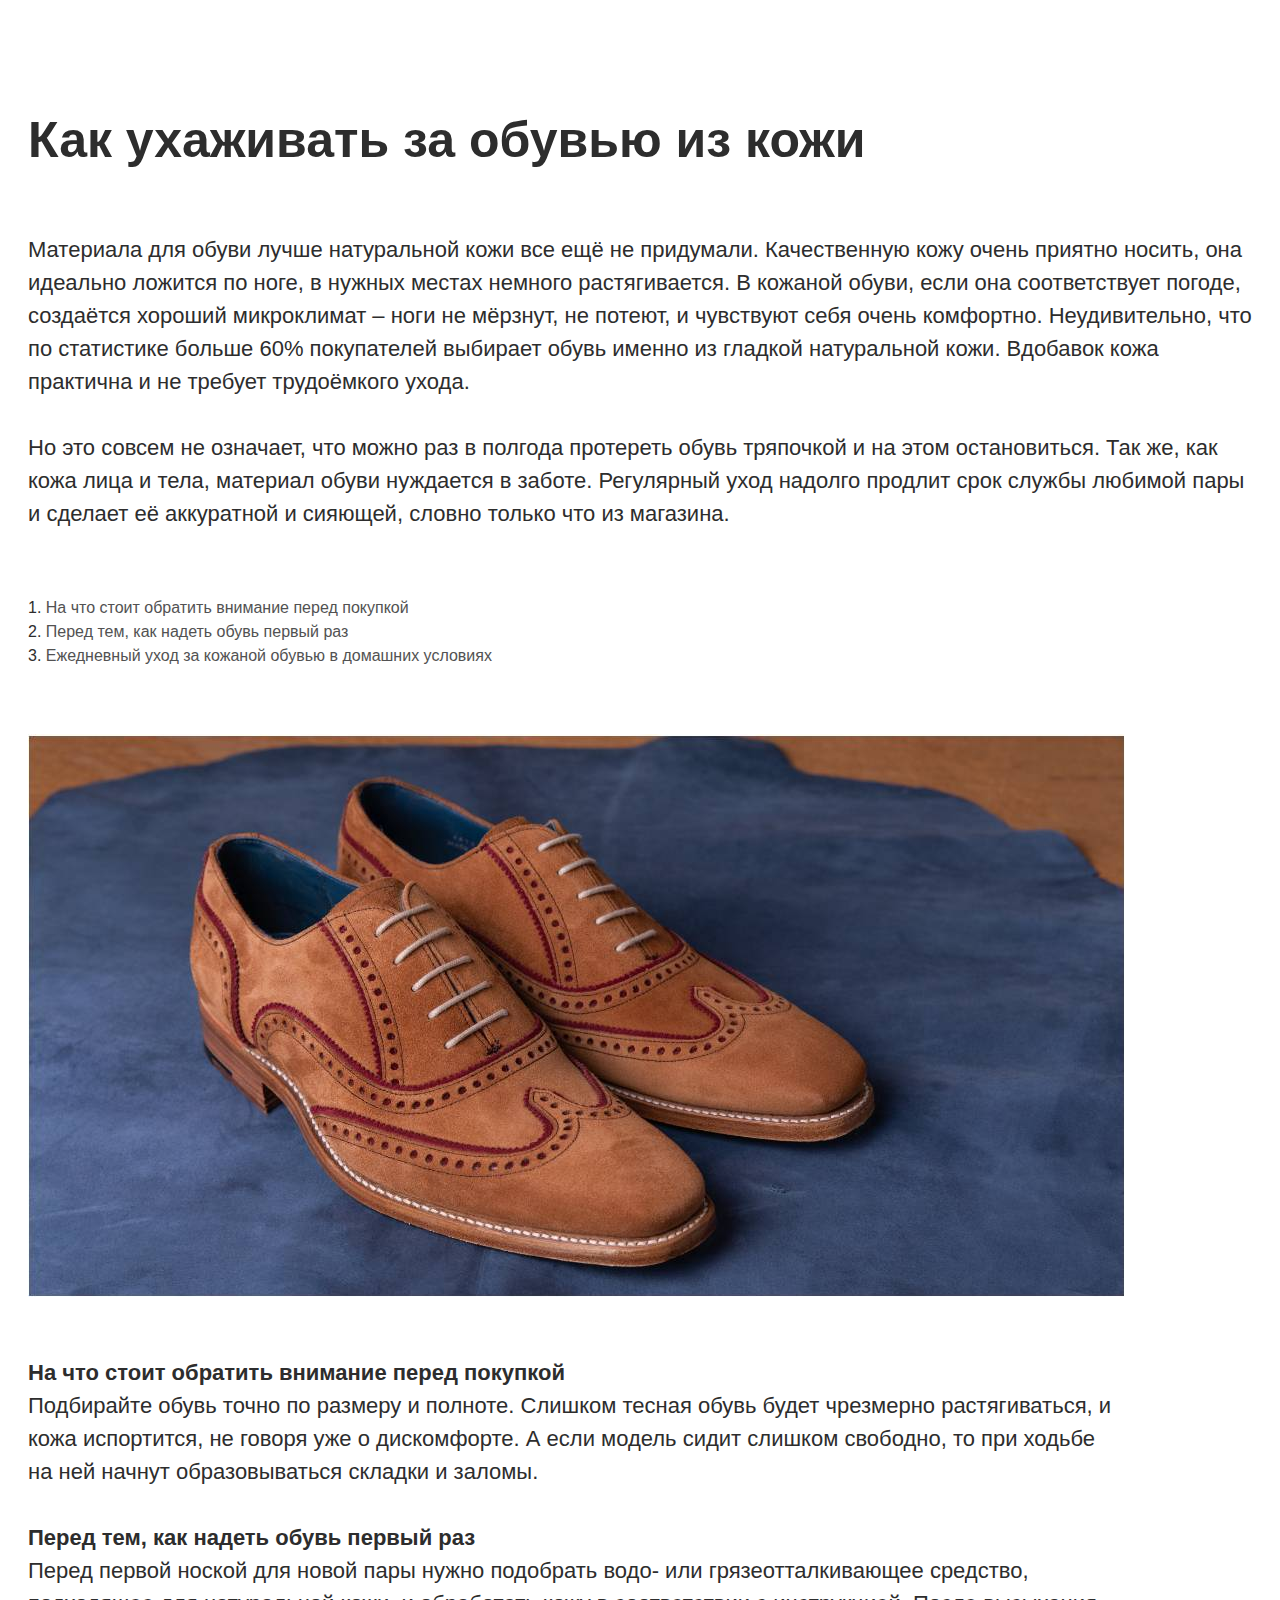
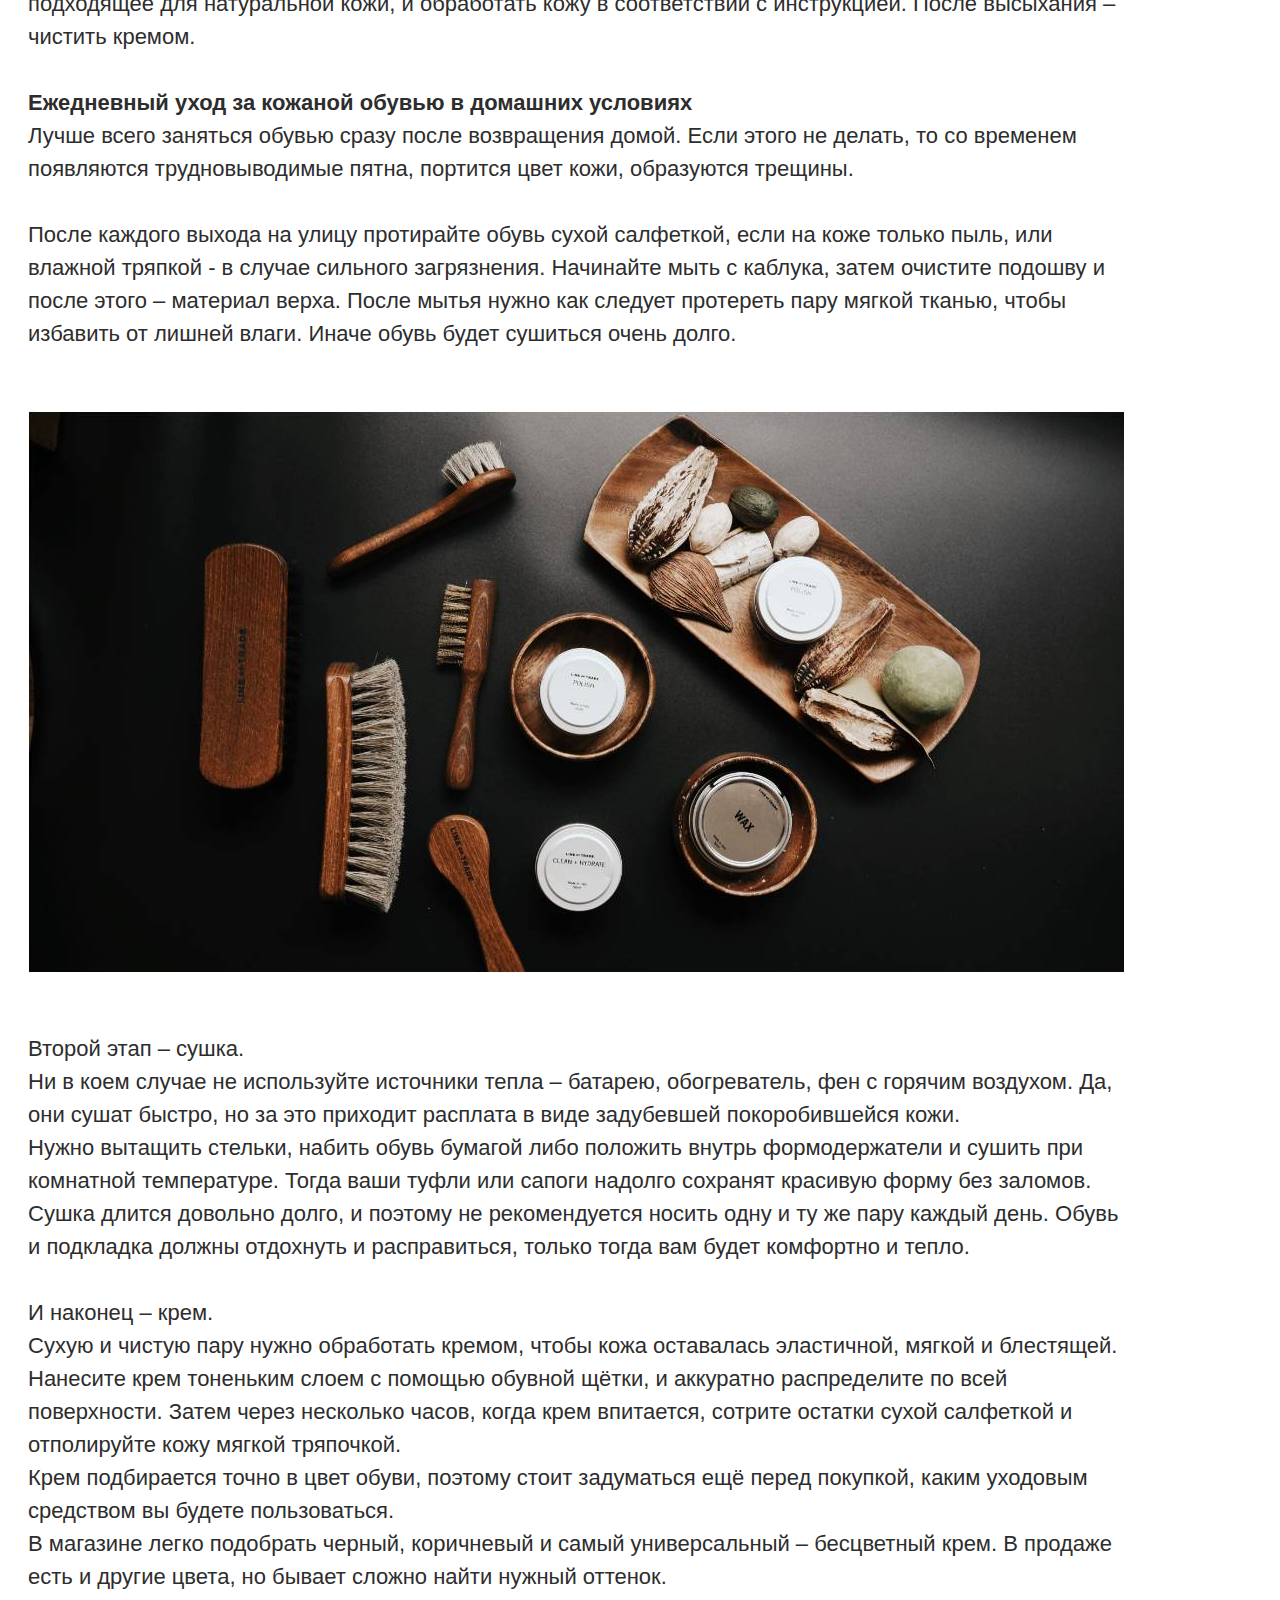
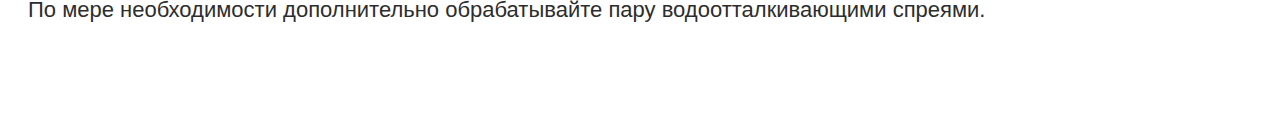
==== commit 9587d0df: "bem changes" ====
--- a/article.html
+++ b/article.html
@@ -14,65 +14,61 @@
   <article class="article">
     <h1 class="article__heading">Как ухаживать за обувью из кожи</h1>
 
-    <p class="article__main-text">Материала для обуви лучше натуральной кожи все ещё не придумали. Качественную кожу очень приятно носить, она идеально ложится по ноге, в нужных местах немного растягивается. В кожаной обуви, если она соответствует погоде, создаётся хороший микроклимат – ноги не мёрзнут, не потеют, и чувствуют себя очень комфортно. Неудивительно, что по статистике больше 60% покупателей выбирает обувь именно из гладкой натуральной кожи. Вдобавок кожа практична и не требует трудоёмкого ухода. </p>
+    <p class="article__text">Материала для обуви лучше натуральной кожи все ещё не придумали. Качественную кожу очень приятно носить, она идеально ложится по ноге, в нужных местах немного растягивается. В кожаной обуви, если она соответствует погоде, создаётся хороший микроклимат – ноги не мёрзнут, не потеют, и чувствуют себя очень комфортно. Неудивительно, что по статистике больше 60% покупателей выбирает обувь именно из гладкой натуральной кожи. Вдобавок кожа практична и не требует трудоёмкого ухода. </p>
 
-    <p class="article__main-text">Но это совсем не означает, что можно раз в полгода протереть обувь тряпочкой и на этом остановиться. Так же, как кожа лица и тела, материал обуви нуждается в заботе. Регулярный уход надолго продлит срок службы любимой пары и сделает её аккуратной и сияющей, словно только что из магазина.</p>
+    <p class="article__text">Но это совсем не означает, что можно раз в полгода протереть обувь тряпочкой и на этом остановиться. Так же, как кожа лица и тела, материал обуви нуждается в заботе. Регулярный уход надолго продлит срок службы любимой пары и сделает её аккуратной и сияющей, словно только что из магазина.</p>
 
     <nav class="nav">
       <ol class="nav__list">
-        <li class="nav__list-item">
+        <li class="nav__item">
           <a class="nav__link" href="#before-buy">На что стоит обратить внимание перед покупкой</a></li>
-        <li class="nav__list-item">
+        <li class="nav__item">
           <a class="nav__link" href="#before-put-on">Перед тем, как надеть обувь первый раз</a></li>
-        <li class="nav__list-item">
+        <li class="nav__item">
           <a class="nav__link" href="#daily-care">Ежедневный уход за кожаной обувью в домашних условиях</a>
         </li>
       </ol>
     </nav>
 
-    <section class="article-content" id="before-buy">
-      <img class="article-content__image" src="image/shoes.jpg" alt="Мужские туфли из кожи">
+    <section class="section" id="before-buy">
+      <img class="section__image" src="image/shoes.jpg" alt="Мужские туфли из кожи">
 
-      <h2 class="article-content__subheading">На что стоит обратить внимание перед покупкой</h2>
+      <h2 class="section__heading section__heading_style_bold">На что стоит обратить внимание перед покупкой</h2>
 
-      <p class="article-content__main-text">Подбирайте обувь точно по размеру и полноте. Слишком тесная обувь будет чрезмерно растягиваться, и кожа испортится, не говоря уже о дискомфорте. А если модель сидит слишком свободно, то при ходьбе на ней начнут образовываться складки и заломы.</p>
+      <p class="article__text">Подбирайте обувь точно по размеру и полноте. Слишком тесная обувь будет чрезмерно растягиваться, и кожа испортится, не говоря уже о дискомфорте. А если модель сидит слишком свободно, то при ходьбе на ней начнут образовываться складки и заломы.</p>
     </section>
 
-    <section class="article-content"  id="before-put-on">
-      <h2 class="article-content__subheading">Перед тем, как надеть обувь первый раз</h2>
+    <section class="section"  id="before-put-on">
+      <h2 class="section__heading section__heading_style_bold">Перед тем, как надеть обувь первый раз</h2>
 
-      <p class="article-content__main-text">Перед первой ноской для новой пары нужно подобрать водо- или грязеотталкивающее средство, подходящее для натуральной кожи, и обработать кожу в соответствии с инструкцией. После высыхания – чистить кремом.</p>
+      <p class="article__text">Перед первой ноской для новой пары нужно подобрать водо- или грязеотталкивающее средство, подходящее для натуральной кожи, и обработать кожу в соответствии с инструкцией. После высыхания – чистить кремом.</p>
     </section>
 
-    <section class="article-content"  id="daily-care">
-      <h2 class="article-content__subheading">Ежедневный уход за кожаной обувью в домашних условиях</h2>
+    <section class="section"  id="daily-care">
+      <h2 class="section__heading section__heading_style_bold">Ежедневный уход за кожаной обувью в домашних условиях</h2>
 
-      <section class="section-content">
-        <h3 class="section-content__subtitle" hidden>Первый этап</h3>
-        
-        <p class="section-content__main-text">Лучше всего заняться обувью сразу после возвращения домой. Если этого не делать, то со временем появляются трудновыводимые пятна, портится цвет кожи, образуются трещины.</p>
-      
-        <p class="section-content__main-text">После каждого выхода на улицу протирайте обувь сухой салфеткой, если на коже только пыль, или влажной тряпкой - в случае сильного загрязнения. Начинайте мыть с каблука, затем очистите подошву и после этого – материал верха. После мытья нужно как следует протереть пару мягкой тканью, чтобы избавить от лишней влаги. Иначе обувь будет сушиться очень долго.</p> 
+      <p class="article__text">Лучше всего заняться обувью сразу после возвращения домой. Если этого не делать, то со временем появляются трудновыводимые пятна, портится цвет кожи, образуются трещины.</p>
+
+      <p class="article__text">После каждого выхода на улицу протирайте обувь сухой салфеткой, если на коже только пыль, или влажной тряпкой - в случае сильного загрязнения. Начинайте мыть с каблука, затем очистите подошву и после этого – материал верха. После мытья нужно как следует протереть пару мягкой тканью, чтобы избавить от лишней влаги. Иначе обувь будет сушиться очень долго.</p> 
+
+      <section class="section">
+        <img class="section__image" src="image/equipment.jpg" alt="Средства для ухода за кожаной обувью - обувные щётки и крема">
+
+        <h3 class="section__heading section__heading section__heading_style_normal">Второй этап – сушка.</h3>
+
+        <p class="section__text">Ни в коем случае не используйте источники тепла – батарею, обогреватель, фен с горячим воздухом. Да, они сушат быстро, но за это приходит расплата в виде задубевшей покоробившейся кожи. </p>
+        <p class="section__text">Нужно вытащить стельки, набить обувь бумагой либо положить внутрь формодержатели и сушить при комнатной температуре. Тогда ваши туфли или сапоги надолго сохранят красивую форму без заломов. </p>
+        <p class="section__text">Сушка длится довольно долго, и поэтому не рекомендуется носить одну и ту же пару каждый день. Обувь и подкладка должны отдохнуть и расправиться, только тогда вам будет комфортно и тепло. </p>
       </section>
 
-      <section class="section-content section-content_margin-bottom">
-        <img class="section-content__image" src="image/equipment.jpg" alt="Средства для ухода за кожаной обувью - обувные щётки и крема">
+      <section class="section">
+        <h3 class="section__heading section__heading_style_normal">И наконец – крем.</h3>
 
-        <h3 class="section-content__subtitle">Второй этап – сушка.</h3>
-
-        <p class="section-content__alt-text">Ни в коем случае не используйте источники тепла – батарею, обогреватель, фен с горячим воздухом. Да, они сушат быстро, но за это приходит расплата в виде задубевшей покоробившейся кожи. </p>
-        <p class="section-content__alt-text">Нужно вытащить стельки, набить обувь бумагой либо положить внутрь формодержатели и сушить при комнатной температуре. Тогда ваши туфли или сапоги надолго сохранят красивую форму без заломов. </p>
-        <p class="section-content__alt-text">Сушка длится довольно долго, и поэтому не рекомендуется носить одну и ту же пару каждый день. Обувь и подкладка должны отдохнуть и расправиться, только тогда вам будет комфортно и тепло. </p>
-      </section>
-
-      <section class="section-content">
-        <h3 class="section-content__subtitle">И наконец – крем.</h3>
-
-        <p class="section-content__alt-text">Сухую и чистую пару нужно обработать кремом, чтобы кожа оставалась эластичной, мягкой и блестящей.</p>
-        <p class="section-content__alt-text">Нанесите крем тоненьким слоем с помощью обувной щётки, и аккуратно распределите по всей поверхности. Затем через несколько часов, когда крем впитается, сотрите остатки сухой салфеткой и отполируйте кожу мягкой тряпочкой. </p>
-        <p class="section-content__alt-text">Крем подбирается точно в цвет обуви, поэтому стоит задуматься ещё перед покупкой, каким уходовым средством вы будете пользоваться. </p>
-        <p class="section-content__alt-text">В магазине легко подобрать черный, коричневый и самый универсальный – бесцветный крем. В продаже есть и другие цвета, но бывает сложно найти нужный оттенок.</p>
-        <p class="section-content__alt-text">По мере необходимости дополнительно обрабатывайте пару водоотталкивающими спреями.</p>
+        <p class="section__text">Сухую и чистую пару нужно обработать кремом, чтобы кожа оставалась эластичной, мягкой и блестящей.</p>
+        <p class="section__text">Нанесите крем тоненьким слоем с помощью обувной щётки, и аккуратно распределите по всей поверхности. Затем через несколько часов, когда крем впитается, сотрите остатки сухой салфеткой и отполируйте кожу мягкой тряпочкой. </p>
+        <p class="section__text">Крем подбирается точно в цвет обуви, поэтому стоит задуматься ещё перед покупкой, каким уходовым средством вы будете пользоваться. </p>
+        <p class="section__text">В магазине легко подобрать черный, коричневый и самый универсальный – бесцветный крем. В продаже есть и другие цвета, но бывает сложно найти нужный оттенок.</p>
+        <p class="section__text">По мере необходимости дополнительно обрабатывайте пару водоотталкивающими спреями.</p>
       </section>
     </section>
   </article>
--- a/style.css
+++ b/style.css
@@ -46,49 +46,45 @@
   margin-top: 0;
 }
 
-.article-content {
+.section {
   max-width: 1097px;
   margin-bottom: 33px;
 }
 
-.article-content:last-child {
+.section:last-child {
   margin-bottom: 0;
 }
 
-.article__main-text, .article-content__main-text {
+.article__text {
   margin-top: 0;
   margin-bottom: 33px;
 }
 
-.main-text:last-child {
+.article__text:last-child {
   margin-bottom: 0;
 }
 
-.article-content__image, .section-content__image{
+.section__image{
   width: 1097px;
   height: 563px;
   padding-bottom: 50px;
   padding-top: 27px;
 }
 
-.section-content_margin-bottom {
-  margin-bottom: 33px;
-}
-
-.article-content__subheading {
+.section__heading_style_bold {
   font-size: 22px;
   line-height: 33px;
   font-weight: 700;
   margin: 0;
 }
 
-.section-content__subtitle {
+.section__heading_style_normal {
   margin: 0;
   font-weight: 400;
   font-size: 22px;
 }
 
-.section-content__alt-text {
+.section__text {
   margin-bottom: 0;
   margin-top: 0;
 }
